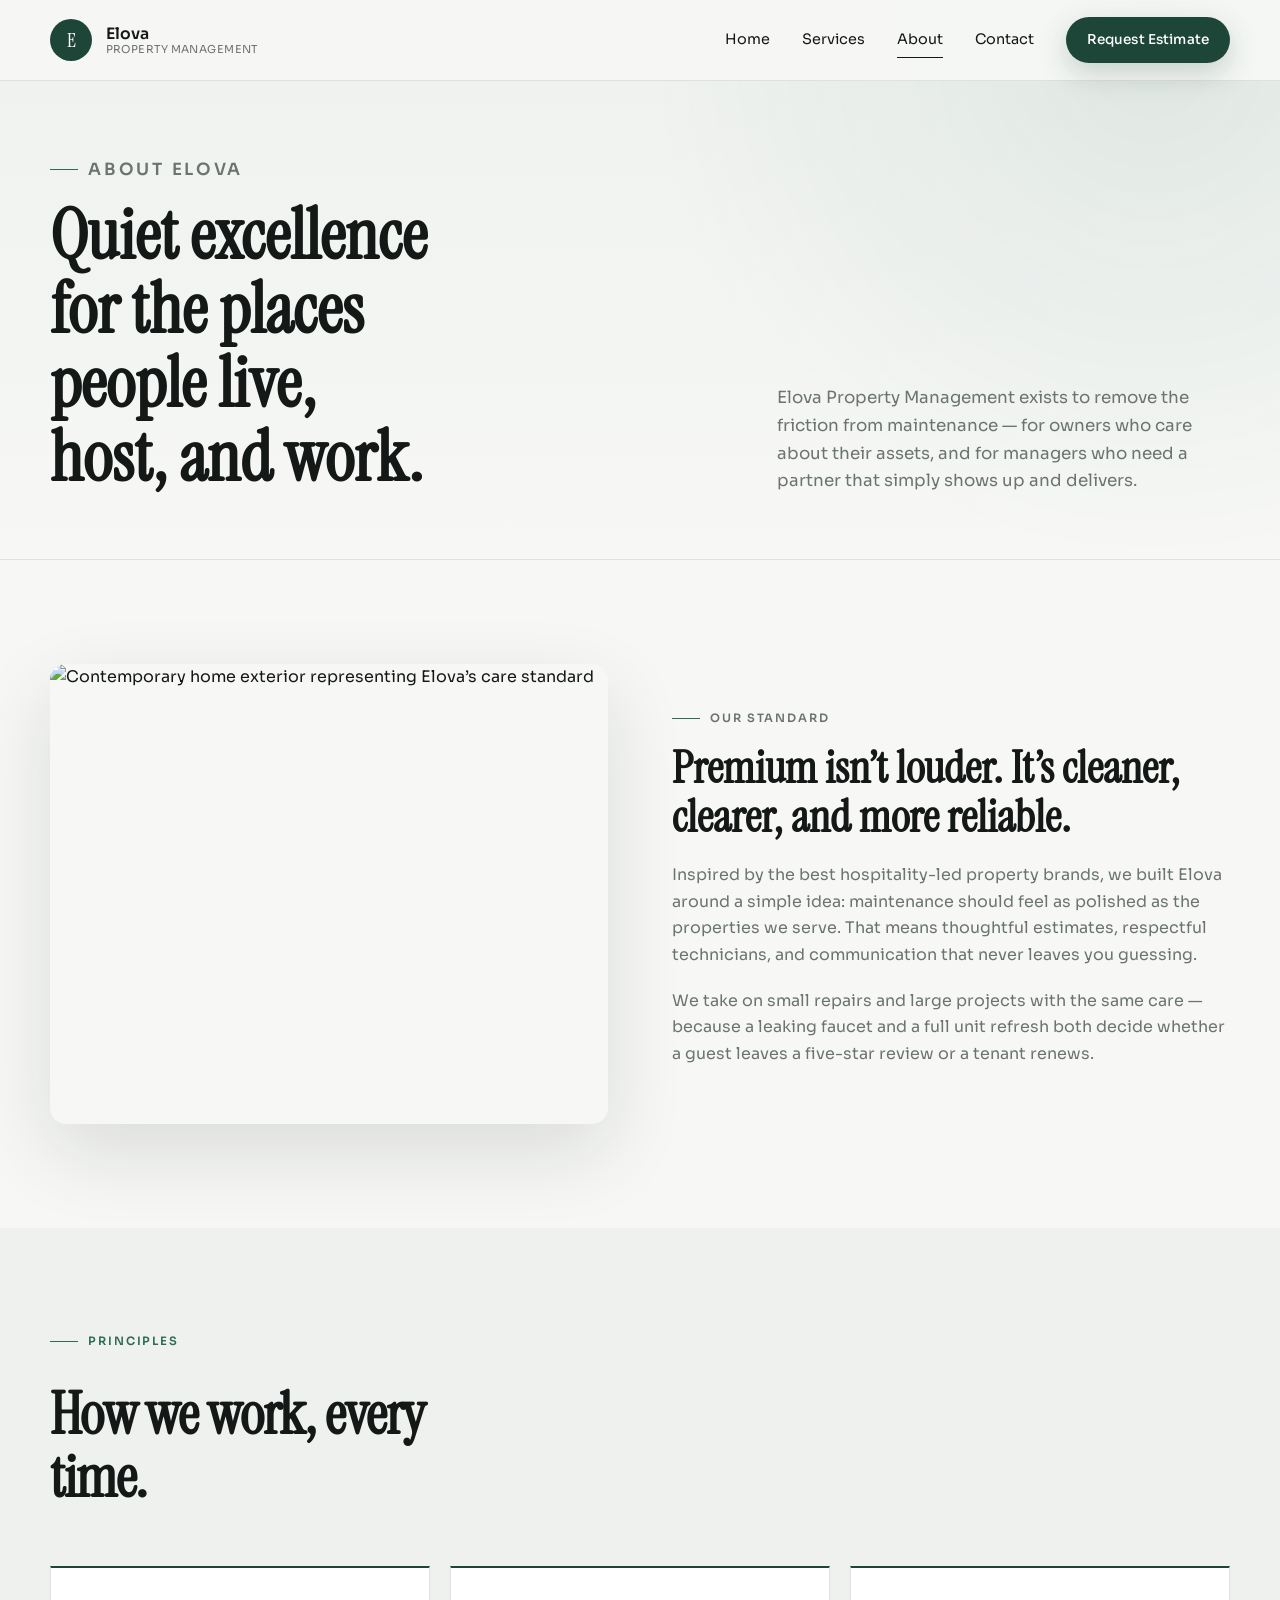
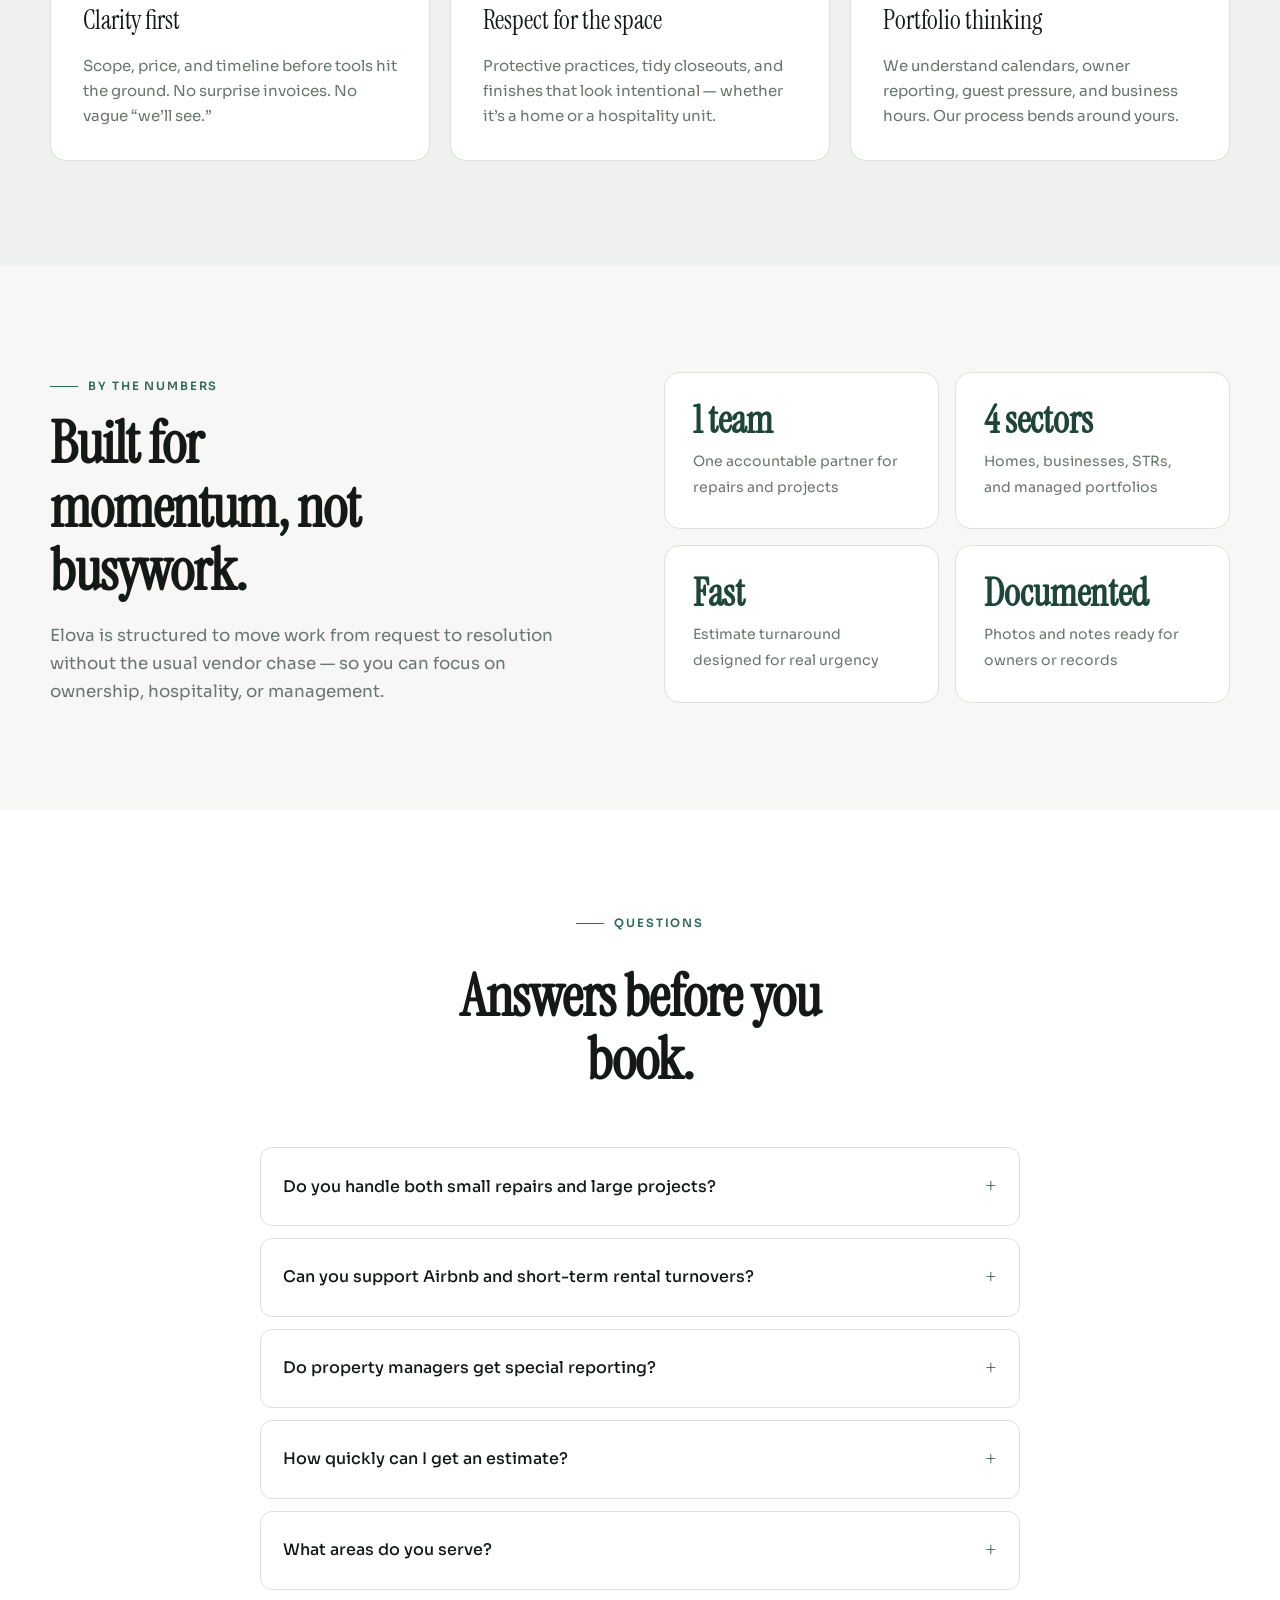
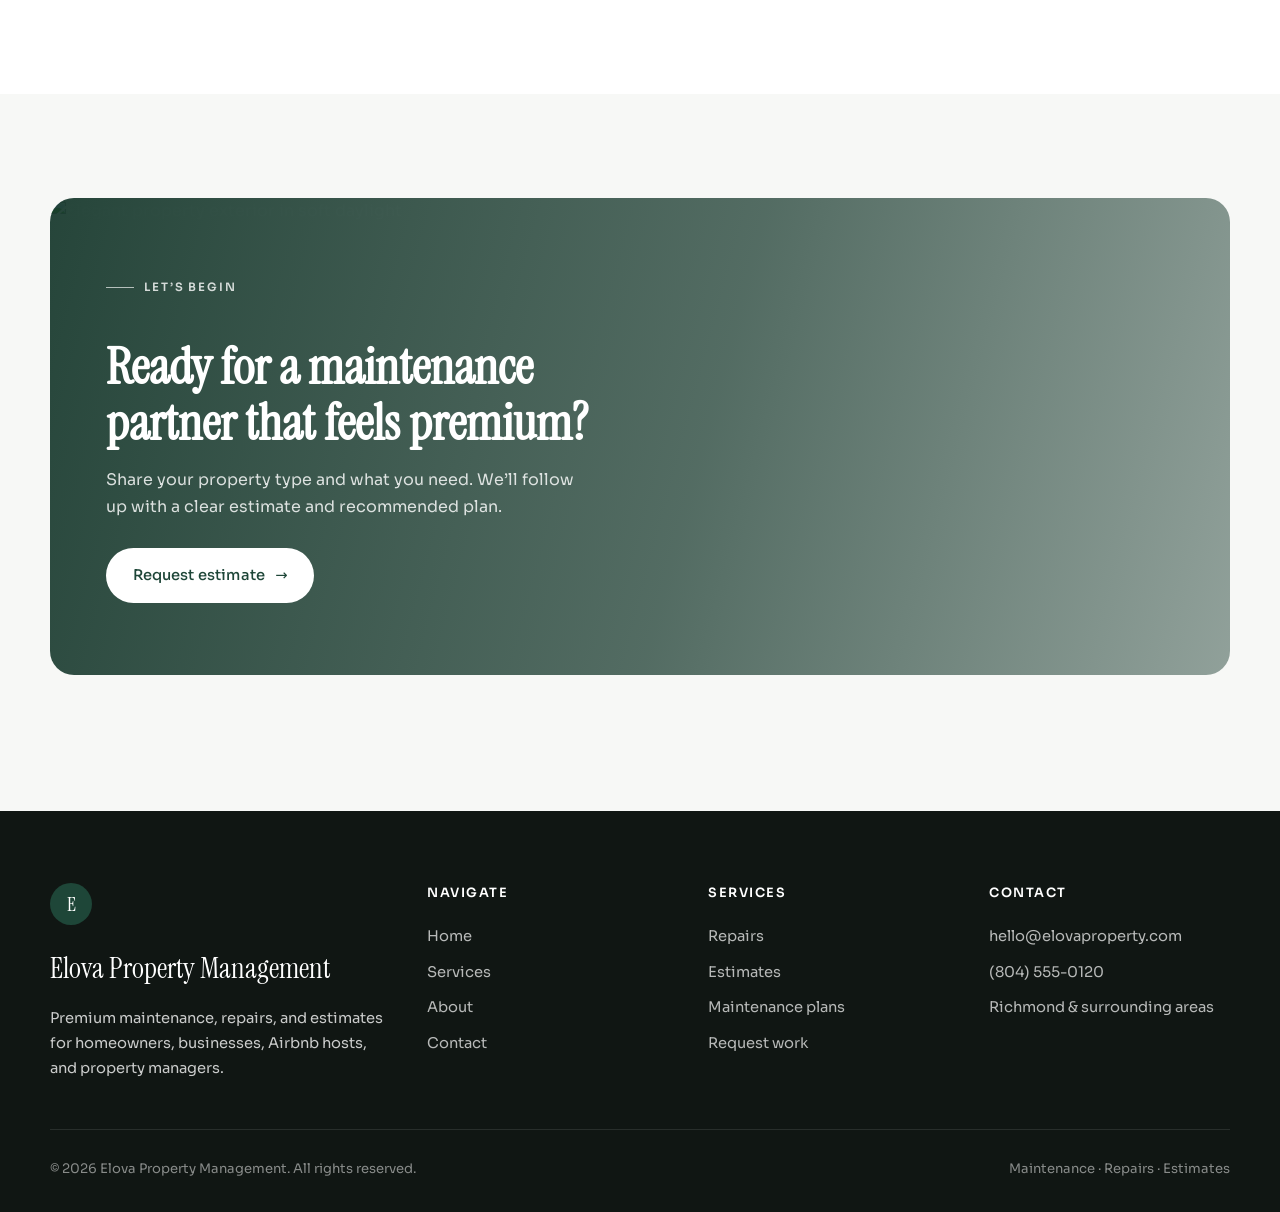
==== about.html @ 650f4456 "first commit Co-authored-by: Cursor <cursoragent@cursor.com>" ====
<!DOCTYPE html>
<html lang="en">
<head>
  <meta charset="UTF-8" />
  <meta name="viewport" content="width=device-width, initial-scale=1.0" />
  <title>About | Elova Property Management</title>
  <meta name="description" content="Learn about Elova Property Management — a premium maintenance partner for homes, businesses, Airbnb listings, and property portfolios." />
  <link rel="stylesheet" href="css/styles.css" />
  <link rel="icon" href="data:image/svg+xml,<svg xmlns='http://www.w3.org/2000/svg' viewBox='0 0 100 100'><circle cx='50' cy='50' r='50' fill='%231e4638'/><text x='50' y='64' text-anchor='middle' fill='white' font-size='48' font-family='Georgia'>E</text></svg>" />
</head>
<body>
  <header class="site-header header-light" id="siteHeader">
    <div class="container nav">
      <a href="index.html" class="brand" aria-label="Elova Property Management home">
        <span class="brand-mark">E</span>
        <span class="brand-text">
          <strong>Elova</strong>
          <span>Property Management</span>
        </span>
      </a>

      <button class="nav-toggle" id="navToggle" aria-label="Open menu" aria-expanded="false">
        <span></span><span></span><span></span>
      </button>

      <nav class="nav-links" id="navLinks">
        <a href="index.html" class="nav-link">Home</a>
        <a href="services.html" class="nav-link">Services</a>
        <a href="about.html" class="nav-link is-active">About</a>
        <a href="contact.html" class="nav-link">Contact</a>
        <a href="contact.html#estimate" class="btn btn-primary nav-cta">Request Estimate</a>
      </nav>
    </div>
  </header>

  <main>
    <section class="page-hero">
      <div class="container page-hero-grid">
        <div>
          <p class="eyebrow reveal">About Elova</p>
          <h1 class="reveal reveal-delay-1">Quiet excellence for the places people live, host, and work.</h1>
        </div>
        <p class="reveal reveal-delay-2">
          Elova Property Management exists to remove the friction from maintenance — for owners who care about their assets, and for managers who need a partner that simply shows up and delivers.
        </p>
      </div>
    </section>

    <section class="section">
      <div class="container">
        <div class="split">
          <div class="split-media reveal">
            <img
              src="https://images.unsplash.com/photo-1600573472592-401b489a3cdc?auto=format&fit=crop&w=1400&q=80"
              alt="Contemporary home exterior representing Elova’s care standard"
            />
          </div>
          <div class="split-content reveal reveal-delay-1">
            <p class="eyebrow">Our standard</p>
            <h2>Premium isn’t louder. It’s cleaner, clearer, and more reliable.</h2>
            <p>
              Inspired by the best hospitality-led property brands, we built Elova around a simple idea: maintenance should feel as polished as the properties we serve. That means thoughtful estimates, respectful technicians, and communication that never leaves you guessing.
            </p>
            <p>
              We take on small repairs and large projects with the same care — because a leaking faucet and a full unit refresh both decide whether a guest leaves a five-star review or a tenant renews.
            </p>
          </div>
        </div>
      </div>
    </section>

    <section class="section bg-alt">
      <div class="container">
        <div class="section-head stacked">
          <p class="eyebrow reveal">Principles</p>
          <h2 class="section-title reveal">How we work, every time.</h2>
        </div>

        <div class="values-grid">
          <article class="value-card reveal">
            <h3>Clarity first</h3>
            <p>Scope, price, and timeline before tools hit the ground. No surprise invoices. No vague “we’ll see.”</p>
          </article>
          <article class="value-card reveal reveal-delay-1">
            <h3>Respect for the space</h3>
            <p>Protective practices, tidy closeouts, and finishes that look intentional — whether it’s a home or a hospitality unit.</p>
          </article>
          <article class="value-card reveal reveal-delay-2">
            <h3>Portfolio thinking</h3>
            <p>We understand calendars, owner reporting, guest pressure, and business hours. Our process bends around yours.</p>
          </article>
        </div>
      </div>
    </section>

    <section class="section">
      <div class="container">
        <div class="team-note">
          <div class="reveal">
            <p class="eyebrow">By the numbers</p>
            <h2 class="section-title" style="max-width: 14ch; margin-top: 1rem;">Built for momentum, not busywork.</h2>
            <p class="section-lead">
              Elova is structured to move work from request to resolution without the usual vendor chase — so you can focus on ownership, hospitality, or management.
            </p>
          </div>
          <div class="stat-stack reveal reveal-delay-1">
            <div class="stat-box">
              <strong>1 team</strong>
              <span>One accountable partner for repairs and projects</span>
            </div>
            <div class="stat-box">
              <strong>4 sectors</strong>
              <span>Homes, businesses, STRs, and managed portfolios</span>
            </div>
            <div class="stat-box">
              <strong>Fast</strong>
              <span>Estimate turnaround designed for real urgency</span>
            </div>
            <div class="stat-box">
              <strong>Documented</strong>
              <span>Photos and notes ready for owners or records</span>
            </div>
          </div>
        </div>
      </div>
    </section>

    <section class="section bg-surface">
      <div class="container">
        <div class="section-head stacked" style="text-align: center; align-items: center;">
          <p class="eyebrow reveal">Questions</p>
          <h2 class="section-title reveal" style="max-width: 16ch;">Answers before you book.</h2>
        </div>

        <div class="faq-list">
          <details class="faq-item reveal">
            <summary>Do you handle both small repairs and large projects?</summary>
            <p>Yes. Elova is built for the full spectrum — from a single fixture replacement to multi-room renovations and coordinated multi-trade work. Every job starts with a clear estimate.</p>
          </details>
          <details class="faq-item reveal">
            <summary>Can you support Airbnb and short-term rental turnovers?</summary>
            <p>Absolutely. We prioritize guest-impacting issues and can run punch lists between stays so your listing stays bookable and review-ready.</p>
          </details>
          <details class="faq-item reveal">
            <summary>Do property managers get special reporting?</summary>
            <p>Yes. We provide owner-friendly notes, photo documentation, and clear invoicing so you can keep stakeholders informed without extra admin.</p>
          </details>
          <details class="faq-item reveal">
            <summary>How quickly can I get an estimate?</summary>
            <p>Most requests receive a response within 24–48 hours. Urgent guest or business issues are flagged for priority triage whenever capacity allows.</p>
          </details>
          <details class="faq-item reveal">
            <summary>What areas do you serve?</summary>
            <p>We proudly serve Richmond and surrounding communities. Multi-property portfolios in the region are welcome — tell us your locations when you request an estimate.</p>
          </details>
        </div>
      </div>
    </section>

    <section class="section">
      <div class="container">
        <div class="cta-band reveal">
          <img src="https://images.unsplash.com/photo-1600047509358-9dc75507daeb?auto=format&fit=crop&w=1800&q=80" alt="Elegant property exterior in soft daylight" />
          <div class="cta-band-content">
            <p class="eyebrow">Let’s begin</p>
            <h2>Ready for a maintenance partner that feels premium?</h2>
            <p>Share your property type and what you need. We’ll follow up with a clear estimate and recommended plan.</p>
            <a href="contact.html#estimate" class="btn btn-light btn-arrow">Request estimate</a>
          </div>
        </div>
      </div>
    </section>
  </main>

  <footer class="site-footer">
    <div class="container">
      <div class="footer-grid">
        <div class="footer-brand">
          <span class="brand-mark">E</span>
          <h3>Elova Property Management</h3>
          <p>Premium maintenance, repairs, and estimates for homeowners, businesses, Airbnb hosts, and property managers.</p>
        </div>
        <div class="footer-col">
          <h4>Navigate</h4>
          <a href="index.html">Home</a>
          <a href="services.html">Services</a>
          <a href="about.html">About</a>
          <a href="contact.html">Contact</a>
        </div>
        <div class="footer-col">
          <h4>Services</h4>
          <a href="services.html#repairs">Repairs</a>
          <a href="services.html#estimates">Estimates</a>
          <a href="services.html#maintenance">Maintenance plans</a>
          <a href="contact.html#estimate">Request work</a>
        </div>
        <div class="footer-col">
          <h4>Contact</h4>
          <a href="mailto:hello@elovaproperty.com">hello@elovaproperty.com</a>
          <a href="tel:+18045550120">(804) 555-0120</a>
          <a href="contact.html">Richmond & surrounding areas</a>
        </div>
      </div>
      <div class="footer-bottom">
        <span>© <span id="year"></span> Elova Property Management. All rights reserved.</span>
        <span>Maintenance · Repairs · Estimates</span>
      </div>
    </div>
  </footer>

  <script src="js/main.js"></script>
</body>
</html>
---- css/styles.css ----
/* ==========================================================================
   Elova Property Management — Premium Design System
   Inspired by refined estate & hospitality management sites
   ========================================================================== */

@import url('https://fonts.googleapis.com/css2?family=Instrument+Serif:ital@0;1&family=Sora:wght@300;400;500;600;700&display=swap');

:root {
  --bg: #f7f8f6;
  --bg-alt: #eef1ee;
  --surface: #ffffff;
  --ink: #141816;
  --ink-soft: #3a423c;
  --muted: #6b746e;
  --line: #dce2dc;
  --accent: #1e4638;
  --accent-hover: #16352a;
  --accent-soft: #e4efe9;
  --accent-mid: #2f6b54;
  --gold: #9a7b4f;
  --gold-soft: #f3ede3;
  --shadow-sm: 0 1px 2px rgba(20, 24, 22, 0.04);
  --shadow-md: 0 12px 40px rgba(20, 24, 22, 0.08);
  --shadow-lg: 0 28px 80px rgba(20, 24, 22, 0.12);
  --radius: 4px;
  --radius-lg: 16px;
  --font-display: 'Instrument Serif', Georgia, serif;
  --font-body: 'Sora', system-ui, sans-serif;
  --container: 1180px;
  --nav-h: 80px;
  --ease: cubic-bezier(0.22, 1, 0.36, 1);
}

*,
*::before,
*::after {
  box-sizing: border-box;
  margin: 0;
  padding: 0;
}

html {
  scroll-behavior: smooth;
  font-size: 16px;
}

body {
  font-family: var(--font-body);
  color: var(--ink);
  background: var(--bg);
  line-height: 1.65;
  font-weight: 400;
  -webkit-font-smoothing: antialiased;
  overflow-x: hidden;
}

img {
  max-width: 100%;
  display: block;
  height: auto;
}

a {
  color: inherit;
  text-decoration: none;
}

ul,
ol {
  list-style: none;
}

button,
input,
select,
textarea {
  font: inherit;
  color: inherit;
}

.container {
  width: min(100% - 2.5rem, var(--container));
  margin-inline: auto;
}

.container-wide {
  width: min(100% - 2.5rem, 1320px);
  margin-inline: auto;
}

/* --------------------------------------------------------------------------
   Typography
   -------------------------------------------------------------------------- */

.display {
  font-family: var(--font-display);
  font-weight: 400;
  line-height: 1.08;
  letter-spacing: -0.02em;
}

.eyebrow {
  display: inline-flex;
  align-items: center;
  gap: 0.65rem;
  font-size: 0.72rem;
  font-weight: 600;
  letter-spacing: 0.16em;
  text-transform: uppercase;
  color: var(--accent-mid);
}

.eyebrow::before {
  content: '';
  width: 28px;
  height: 1px;
  background: var(--accent-mid);
}

h1,
h2,
h3,
h4 {
  color: var(--ink);
}

.section-title {
  font-family: var(--font-display);
  font-size: clamp(2.4rem, 4.5vw, 3.75rem);
  line-height: 1.1;
  letter-spacing: -0.02em;
  max-width: 14ch;
}

.section-lead {
  color: var(--muted);
  font-size: 1.05rem;
  max-width: 42ch;
  margin-top: 1.25rem;
}

/* --------------------------------------------------------------------------
   Buttons
   -------------------------------------------------------------------------- */

.btn {
  display: inline-flex;
  align-items: center;
  justify-content: center;
  gap: 0.65rem;
  min-height: 52px;
  padding: 0.9rem 1.6rem;
  border-radius: 999px;
  border: 1px solid transparent;
  font-size: 0.92rem;
  font-weight: 500;
  letter-spacing: 0.01em;
  cursor: pointer;
  transition: transform 0.35s var(--ease), background 0.35s var(--ease), color 0.35s var(--ease), border-color 0.35s var(--ease), box-shadow 0.35s var(--ease);
}

.btn:hover {
  transform: translateY(-2px);
}

.btn-primary {
  background: var(--accent);
  color: #fff;
  box-shadow: 0 10px 30px rgba(30, 70, 56, 0.22);
}

.btn-primary:hover {
  background: var(--accent-hover);
}

.btn-secondary {
  background: transparent;
  border-color: rgba(20, 24, 22, 0.18);
  color: var(--ink);
}

.btn-secondary:hover {
  border-color: var(--ink);
  background: rgba(20, 24, 22, 0.03);
}

.btn-light {
  background: #fff;
  color: var(--accent);
}

.btn-light:hover {
  background: var(--accent-soft);
}

.btn-ghost-light {
  background: transparent;
  border-color: rgba(255, 255, 255, 0.45);
  color: #fff;
}

.btn-ghost-light:hover {
  background: rgba(255, 255, 255, 0.1);
  border-color: #fff;
}

.btn-arrow::after {
  content: '→';
  transition: transform 0.3s var(--ease);
}

.btn-arrow:hover::after {
  transform: translateX(4px);
}

/* --------------------------------------------------------------------------
   Navigation
   -------------------------------------------------------------------------- */

.site-header {
  position: fixed;
  inset: 0 0 auto 0;
  z-index: 1000;
  height: var(--nav-h);
  transition: background 0.35s var(--ease), box-shadow 0.35s var(--ease), backdrop-filter 0.35s var(--ease);
}

.site-header.is-scrolled {
  background: rgba(247, 248, 246, 0.88);
  backdrop-filter: blur(16px);
  box-shadow: 0 1px 0 var(--line);
}

.site-header.is-scrolled .nav-link,
.site-header.is-scrolled .brand-text,
.site-header.is-scrolled .nav-toggle span {
  color: var(--ink);
}

.site-header.is-scrolled .nav-toggle span {
  background: var(--ink);
}

.nav {
  height: 100%;
  display: flex;
  align-items: center;
  justify-content: space-between;
  gap: 2rem;
}

.brand {
  display: flex;
  align-items: center;
  gap: 0.85rem;
  z-index: 1002;
}

.brand-mark {
  width: 42px;
  height: 42px;
  border-radius: 50%;
  background: var(--accent);
  color: #fff;
  display: grid;
  place-items: center;
  font-family: var(--font-display);
  font-size: 1.25rem;
  flex-shrink: 0;
}

.brand-text {
  display: flex;
  flex-direction: column;
  line-height: 1.15;
  color: #fff;
  transition: color 0.3s var(--ease);
}

.brand-text strong {
  font-size: 0.98rem;
  font-weight: 600;
  letter-spacing: 0.01em;
}

.brand-text span {
  font-size: 0.68rem;
  font-weight: 400;
  opacity: 0.75;
  letter-spacing: 0.04em;
  text-transform: uppercase;
}

.nav-links {
  display: flex;
  align-items: center;
  gap: 2rem;
}

.nav-link {
  font-size: 0.9rem;
  font-weight: 400;
  color: rgba(255, 255, 255, 0.88);
  position: relative;
  transition: color 0.3s var(--ease);
}

.nav-link::after {
  content: '';
  position: absolute;
  left: 0;
  bottom: -6px;
  width: 100%;
  height: 1px;
  background: currentColor;
  transform: scaleX(0);
  transform-origin: left;
  transition: transform 0.35s var(--ease);
}

.nav-link:hover::after,
.nav-link.is-active::after {
  transform: scaleX(1);
}

.nav-cta {
  min-height: 44px;
  padding: 0.7rem 1.25rem;
  font-size: 0.85rem;
}

.nav-toggle {
  display: none;
  width: 44px;
  height: 44px;
  border: 0;
  background: transparent;
  cursor: pointer;
  z-index: 1002;
  flex-direction: column;
  justify-content: center;
  gap: 6px;
}

.nav-toggle span {
  display: block;
  width: 22px;
  height: 1.5px;
  background: #fff;
  margin-left: auto;
  transition: transform 0.3s var(--ease), opacity 0.3s var(--ease), background 0.3s var(--ease);
}

.nav-toggle.is-open span:nth-child(1) {
  transform: translateY(7.5px) rotate(45deg);
}

.nav-toggle.is-open span:nth-child(2) {
  opacity: 0;
}

.nav-toggle.is-open span:nth-child(3) {
  transform: translateY(-7.5px) rotate(-45deg);
}

/* Light header variant for inner pages */
.site-header.header-light .nav-link,
.site-header.header-light .brand-text {
  color: var(--ink);
}

.site-header.header-light .brand-text span {
  opacity: 0.6;
}

.site-header.header-light .nav-toggle span {
  background: var(--ink);
}

.site-header.header-light {
  background: rgba(247, 248, 246, 0.92);
  backdrop-filter: blur(16px);
  box-shadow: 0 1px 0 var(--line);
}

/* --------------------------------------------------------------------------
   Hero
   -------------------------------------------------------------------------- */

.hero {
  position: relative;
  min-height: 100vh;
  min-height: 100svh;
  display: flex;
  align-items: flex-end;
  padding: calc(var(--nav-h) + 2rem) 0 4.5rem;
  color: #fff;
  overflow: hidden;
}

.hero-media {
  position: absolute;
  inset: 0;
  z-index: 0;
}

.hero-media img {
  width: 100%;
  height: 100%;
  object-fit: cover;
  transform: scale(1.04);
  animation: heroZoom 18s var(--ease) forwards;
}

@keyframes heroZoom {
  to {
    transform: scale(1);
  }
}

.hero-overlay {
  position: absolute;
  inset: 0;
  background:
    linear-gradient(180deg, rgba(12, 18, 15, 0.42) 0%, rgba(12, 18, 15, 0.22) 32%, rgba(12, 18, 15, 0.78) 100%),
    linear-gradient(105deg, rgba(12, 18, 15, 0.62) 0%, rgba(12, 18, 15, 0.28) 48%, transparent 72%);
  z-index: 1;
}

.hero-content {
  position: relative;
  z-index: 2;
  max-width: 720px;
  animation: heroContentIn 1s var(--ease) both;
}

@keyframes heroContentIn {
  from {
    opacity: 0;
    transform: translateY(24px);
  }
  to {
    opacity: 1;
    transform: translateY(0);
  }
}

.hero .eyebrow {
  color: rgba(255, 255, 255, 0.85);
}

.hero .eyebrow::before {
  background: rgba(255, 255, 255, 0.7);
}

.hero h1,
.hero h2,
.hero h3,
.cta-band h2 {
  color: #fff;
}

.hero-brand {
  font-family: var(--font-display);
  font-size: clamp(3.4rem, 8vw, 6.5rem);
  line-height: 0.95;
  margin: 1.1rem 0 1.25rem;
  letter-spacing: -0.03em;
  color: #fff;
}

.hero-title {
  font-family: var(--font-body);
  font-size: clamp(1.15rem, 2vw, 1.45rem);
  font-weight: 400;
  line-height: 1.45;
  max-width: 32ch;
  color: rgba(255, 255, 255, 0.92);
  margin-bottom: 0.85rem;
}

.hero-copy {
  font-size: 1rem;
  color: rgba(255, 255, 255, 0.78);
  max-width: 46ch;
  margin-bottom: 2rem;
}

.hero-actions {
  display: flex;
  flex-wrap: wrap;
  gap: 0.85rem;
}

.hero-scroll {
  position: absolute;
  right: max(1.25rem, calc((100% - var(--container)) / 2));
  bottom: 2.5rem;
  z-index: 2;
  display: flex;
  align-items: center;
  gap: 0.75rem;
  font-size: 0.72rem;
  letter-spacing: 0.14em;
  text-transform: uppercase;
  color: rgba(255, 255, 255, 0.7);
  writing-mode: vertical-rl;
}

.hero-scroll i {
  width: 1px;
  height: 48px;
  background: linear-gradient(to bottom, rgba(255, 255, 255, 0.8), transparent);
  animation: scrollPulse 2s ease-in-out infinite;
}

@keyframes scrollPulse {
  0%,
  100% {
    opacity: 0.35;
    transform: scaleY(0.7);
  }
  50% {
    opacity: 1;
    transform: scaleY(1);
  }
}

/* Page hero (inner) */
.page-hero {
  padding: calc(var(--nav-h) + 4.5rem) 0 4rem;
  background:
    radial-gradient(circle at 90% 10%, rgba(47, 107, 84, 0.08), transparent 40%),
    linear-gradient(180deg, #eef1ee 0%, var(--bg) 100%);
  border-bottom: 1px solid var(--line);
}

.page-hero-grid {
  display: grid;
  grid-template-columns: 1.2fr 0.8fr;
  gap: 3rem;
  align-items: end;
}

.page-hero h1 {
  font-family: var(--font-display);
  font-size: clamp(2.8rem, 5.5vw, 4.6rem);
  line-height: 1.05;
  margin-top: 1rem;
  max-width: 12ch;
}

.page-hero p {
  color: var(--muted);
  font-size: 1.05rem;
  max-width: 36ch;
}

/* --------------------------------------------------------------------------
   Sections
   -------------------------------------------------------------------------- */

.section {
  padding: 6.5rem 0;
}

.section-sm {
  padding: 4.5rem 0;
}

.section-head {
  display: flex;
  justify-content: space-between;
  align-items: end;
  gap: 2rem;
  margin-bottom: 3.5rem;
}

.section-head.stacked {
  flex-direction: column;
  align-items: flex-start;
}

.bg-alt {
  background: var(--bg-alt);
}

.bg-surface {
  background: var(--surface);
}

/* --------------------------------------------------------------------------
   Intro / Trust strip
   -------------------------------------------------------------------------- */

.trust-strip {
  display: grid;
  grid-template-columns: repeat(4, 1fr);
  gap: 1px;
  background: var(--line);
  border: 1px solid var(--line);
  border-radius: var(--radius-lg);
  overflow: hidden;
  margin-top: -3.5rem;
  position: relative;
  z-index: 5;
  box-shadow: var(--shadow-md);
}

.trust-item {
  background: var(--surface);
  padding: 1.75rem 1.5rem;
  text-align: center;
}

.trust-item strong {
  display: block;
  font-family: var(--font-display);
  font-size: 2rem;
  color: var(--accent);
  margin-bottom: 0.35rem;
}

.trust-item span {
  font-size: 0.85rem;
  color: var(--muted);
}

/* --------------------------------------------------------------------------
   Services
   -------------------------------------------------------------------------- */

.services-grid {
  display: grid;
  grid-template-columns: repeat(3, 1fr);
  gap: 1.25rem;
}

.service-card {
  background: var(--surface);
  border: 1px solid var(--line);
  border-radius: var(--radius-lg);
  padding: 2rem 1.75rem;
  transition: transform 0.4s var(--ease), box-shadow 0.4s var(--ease), border-color 0.4s var(--ease);
  height: 100%;
}

.service-card:hover {
  transform: translateY(-6px);
  box-shadow: var(--shadow-md);
  border-color: transparent;
}

.service-icon {
  width: 48px;
  height: 48px;
  border-radius: 12px;
  background: var(--accent-soft);
  color: var(--accent);
  display: grid;
  place-items: center;
  margin-bottom: 1.4rem;
}

.service-icon svg {
  width: 22px;
  height: 22px;
  stroke: currentColor;
  fill: none;
  stroke-width: 1.6;
  stroke-linecap: round;
  stroke-linejoin: round;
}

.service-card h3 {
  font-family: var(--font-display);
  font-size: 1.65rem;
  margin-bottom: 0.75rem;
  font-weight: 400;
}

.service-card p {
  color: var(--muted);
  font-size: 0.95rem;
  margin-bottom: 1.5rem;
}

.text-link {
  display: inline-flex;
  align-items: center;
  gap: 0.4rem;
  font-size: 0.88rem;
  font-weight: 500;
  color: var(--accent);
}

.text-link:hover {
  gap: 0.65rem;
}

/* Featured service split */
.split {
  display: grid;
  grid-template-columns: 1fr 1fr;
  gap: 4rem;
  align-items: center;
}

.split.reverse .split-media {
  order: 2;
}

.split-media {
  position: relative;
  border-radius: var(--radius-lg);
  overflow: hidden;
  min-height: 460px;
  box-shadow: var(--shadow-lg);
}

.split-media img {
  width: 100%;
  height: 100%;
  object-fit: cover;
  position: absolute;
  inset: 0;
}

.split-content .eyebrow {
  margin-bottom: 1rem;
}

.split-content h2 {
  font-family: var(--font-display);
  font-size: clamp(2.2rem, 3.5vw, 3.2rem);
  line-height: 1.1;
  margin-bottom: 1.25rem;
}

.split-content p {
  color: var(--muted);
  margin-bottom: 1.25rem;
}

.check-list {
  display: grid;
  gap: 0.75rem;
  margin: 1.75rem 0 2rem;
}

.check-list li {
  display: flex;
  align-items: flex-start;
  gap: 0.75rem;
  color: var(--ink-soft);
  font-size: 0.95rem;
}

.check-list li::before {
  content: '';
  width: 18px;
  height: 18px;
  margin-top: 2px;
  flex-shrink: 0;
  border-radius: 50%;
  background: var(--accent-soft) url("data:image/svg+xml,%3Csvg xmlns='http://www.w3.org/2000/svg' viewBox='0 0 24 24' fill='none' stroke='%231e4638' stroke-width='2.5'%3E%3Cpath d='M5 13l4 4L19 7'/%3E%3C/svg%3E") center/12px no-repeat;
}

/* --------------------------------------------------------------------------
   Audiences
   -------------------------------------------------------------------------- */

.audience-grid {
  display: grid;
  grid-template-columns: repeat(4, 1fr);
  gap: 1.15rem;
}

.audience-card {
  position: relative;
  border-radius: var(--radius-lg);
  overflow: hidden;
  min-height: 380px;
  color: #fff;
  isolation: isolate;
}

.audience-card img {
  position: absolute;
  inset: 0;
  width: 100%;
  height: 100%;
  object-fit: cover;
  transition: transform 0.8s var(--ease);
  z-index: -2;
}

.audience-card:hover img {
  transform: scale(1.06);
}

.audience-card::after {
  content: '';
  position: absolute;
  inset: 0;
  background: linear-gradient(180deg, rgba(12, 18, 15, 0.1) 20%, rgba(12, 18, 15, 0.82) 100%);
  z-index: -1;
}

.audience-body {
  position: absolute;
  inset: auto 0 0 0;
  padding: 1.75rem 1.5rem;
}

.audience-body h3 {
  font-family: var(--font-display);
  font-size: 1.7rem;
  font-weight: 400;
  color: #fff;
  margin-bottom: 0.45rem;
}

.audience-body p {
  font-size: 0.9rem;
  color: rgba(255, 255, 255, 0.78);
  margin-bottom: 1rem;
}

/* --------------------------------------------------------------------------
   Process
   -------------------------------------------------------------------------- */

.process-track {
  display: grid;
  grid-template-columns: repeat(4, 1fr);
  gap: 1.5rem;
  counter-reset: step;
}

.process-step {
  position: relative;
  padding-top: 1rem;
}

.process-step::before {
  counter-increment: step;
  content: '0' counter(step);
  font-family: var(--font-display);
  font-size: 3rem;
  color: var(--accent-soft);
  display: block;
  line-height: 1;
  margin-bottom: 1.25rem;
}

.process-step h3 {
  font-size: 1.15rem;
  font-weight: 600;
  margin-bottom: 0.65rem;
}

.process-step p {
  color: var(--muted);
  font-size: 0.92rem;
}

/* --------------------------------------------------------------------------
   Projects / Work
   -------------------------------------------------------------------------- */

.project-grid {
  display: grid;
  grid-template-columns: 1.4fr 1fr;
  gap: 1.15rem;
}

.project-card {
  position: relative;
  border-radius: var(--radius-lg);
  overflow: hidden;
  min-height: 320px;
  color: #fff;
}

.project-card.tall {
  min-height: 660px;
  grid-row: span 2;
}

.project-card img {
  position: absolute;
  inset: 0;
  width: 100%;
  height: 100%;
  object-fit: cover;
  transition: transform 0.8s var(--ease);
}

.project-card:hover img {
  transform: scale(1.05);
}

.project-card::after {
  content: '';
  position: absolute;
  inset: 0;
  background: linear-gradient(180deg, transparent 40%, rgba(12, 18, 15, 0.78) 100%);
}

.project-meta {
  position: absolute;
  inset: auto 0 0 0;
  z-index: 2;
  padding: 1.75rem;
}

.project-meta span {
  font-size: 0.75rem;
  letter-spacing: 0.12em;
  text-transform: uppercase;
  color: rgba(255, 255, 255, 0.7);
}

.project-meta h3 {
  font-family: var(--font-display);
  font-size: 1.8rem;
  font-weight: 400;
  color: #fff;
  margin-top: 0.35rem;
}

.project-side {
  display: grid;
  gap: 1.15rem;
}

/* --------------------------------------------------------------------------
   Testimonials
   -------------------------------------------------------------------------- */

.testimonial-panel {
  display: grid;
  grid-template-columns: 0.9fr 1.1fr;
  gap: 3rem;
  align-items: center;
  background: var(--surface);
  border: 1px solid var(--line);
  border-radius: calc(var(--radius-lg) + 4px);
  padding: 3rem;
  box-shadow: var(--shadow-sm);
}

.testimonial-panel img {
  width: 100%;
  height: 420px;
  object-fit: cover;
  border-radius: var(--radius-lg);
}

.quote {
  font-family: var(--font-display);
  font-size: clamp(1.5rem, 2.5vw, 2.1rem);
  line-height: 1.35;
  color: var(--ink);
  margin: 1.25rem 0 2rem;
}

.quote-author strong {
  display: block;
  font-size: 0.95rem;
  font-weight: 600;
}

.quote-author span {
  font-size: 0.85rem;
  color: var(--muted);
}

/* --------------------------------------------------------------------------
   CTA Band
   -------------------------------------------------------------------------- */

.cta-band {
  position: relative;
  border-radius: calc(var(--radius-lg) + 8px);
  overflow: hidden;
  padding: 4.5rem 3.5rem;
  color: #fff;
  min-height: 340px;
  display: flex;
  align-items: center;
}

.cta-band img {
  position: absolute;
  inset: 0;
  width: 100%;
  height: 100%;
  object-fit: cover;
  z-index: 0;
}

.cta-band::after {
  content: '';
  position: absolute;
  inset: 0;
  background: linear-gradient(105deg, rgba(20, 54, 42, 0.92) 0%, rgba(20, 54, 42, 0.72) 55%, rgba(20, 54, 42, 0.45) 100%);
  z-index: 1;
}

.cta-band-content {
  position: relative;
  z-index: 2;
  max-width: 560px;
}

.cta-band h2 {
  font-family: var(--font-display);
  font-size: clamp(2.3rem, 4vw, 3.4rem);
  color: #fff;
  line-height: 1.1;
  margin: 0.85rem 0 1rem;
}

.cta-band p {
  color: rgba(255, 255, 255, 0.82);
  margin-bottom: 1.75rem;
  max-width: 40ch;
}

.cta-band .eyebrow {
  color: rgba(255, 255, 255, 0.8);
}

.cta-band .eyebrow::before {
  background: rgba(255, 255, 255, 0.65);
}

/* --------------------------------------------------------------------------
   Forms
   -------------------------------------------------------------------------- */

.form-layout {
  display: grid;
  grid-template-columns: 0.9fr 1.1fr;
  gap: 3rem;
  align-items: start;
}

.contact-aside h2 {
  font-family: var(--font-display);
  font-size: clamp(2.2rem, 3.5vw, 3.2rem);
  line-height: 1.1;
  margin: 1rem 0 1.25rem;
}

.contact-aside p {
  color: var(--muted);
  margin-bottom: 2rem;
}

.contact-details {
  display: grid;
  gap: 1.25rem;
}

.contact-details div {
  padding-top: 1.25rem;
  border-top: 1px solid var(--line);
}

.contact-details span {
  display: block;
  font-size: 0.75rem;
  letter-spacing: 0.12em;
  text-transform: uppercase;
  color: var(--muted);
  margin-bottom: 0.35rem;
}

.contact-details a,
.contact-details strong {
  font-weight: 500;
}

.form-card {
  background: var(--surface);
  border: 1px solid var(--line);
  border-radius: calc(var(--radius-lg) + 4px);
  padding: 2.25rem;
  box-shadow: var(--shadow-md);
}

.form-card h3 {
  font-family: var(--font-display);
  font-size: 1.8rem;
  font-weight: 400;
  margin-bottom: 0.35rem;
}

.form-card > p {
  color: var(--muted);
  font-size: 0.92rem;
  margin-bottom: 1.75rem;
}

.form-grid {
  display: grid;
  grid-template-columns: 1fr 1fr;
  gap: 1rem;
}

.field {
  display: flex;
  flex-direction: column;
  gap: 0.45rem;
}

.field.full {
  grid-column: 1 / -1;
}

.field label {
  font-size: 0.82rem;
  font-weight: 500;
  color: var(--ink-soft);
}

.field input,
.field select,
.field textarea {
  width: 100%;
  border: 1px solid var(--line);
  background: var(--bg);
  border-radius: 10px;
  padding: 0.9rem 1rem;
  transition: border-color 0.25s var(--ease), box-shadow 0.25s var(--ease), background 0.25s var(--ease);
}

.field input:focus,
.field select:focus,
.field textarea:focus {
  outline: none;
  border-color: var(--accent-mid);
  background: #fff;
  box-shadow: 0 0 0 3px rgba(47, 107, 84, 0.12);
}

.field textarea {
  min-height: 130px;
  resize: vertical;
}

.form-note {
  font-size: 0.8rem;
  color: var(--muted);
  margin-top: 1rem;
}

.form-success {
  display: none;
  padding: 1rem 1.15rem;
  border-radius: 10px;
  background: var(--accent-soft);
  color: var(--accent);
  font-size: 0.92rem;
  margin-bottom: 1.25rem;
}

.form-success.is-visible {
  display: block;
  animation: fadeUp 0.5s var(--ease);
}

/* --------------------------------------------------------------------------
   Service detail page
   -------------------------------------------------------------------------- */

.service-detail-grid {
  display: grid;
  grid-template-columns: repeat(2, 1fr);
  gap: 1.25rem;
}

.service-detail {
  display: grid;
  grid-template-columns: 1fr 1.1fr;
  gap: 0;
  background: var(--surface);
  border: 1px solid var(--line);
  border-radius: var(--radius-lg);
  overflow: hidden;
  min-height: 280px;
}

.service-detail-media {
  min-height: 240px;
  position: relative;
}

.service-detail-media img {
  position: absolute;
  inset: 0;
  width: 100%;
  height: 100%;
  object-fit: cover;
}

.service-detail-body {
  padding: 2rem 1.75rem;
  display: flex;
  flex-direction: column;
  justify-content: center;
}

.service-detail-body h3 {
  font-family: var(--font-display);
  font-size: 1.7rem;
  font-weight: 400;
  margin-bottom: 0.75rem;
}

.service-detail-body p {
  color: var(--muted);
  font-size: 0.94rem;
  margin-bottom: 1rem;
}

.pill-row {
  display: flex;
  flex-wrap: wrap;
  gap: 0.5rem;
}

.pill {
  font-size: 0.72rem;
  font-weight: 500;
  letter-spacing: 0.04em;
  text-transform: uppercase;
  padding: 0.4rem 0.7rem;
  border-radius: 999px;
  background: var(--bg-alt);
  color: var(--ink-soft);
  border: 1px solid var(--line);
}

/* Pricing / estimate tiers */
.tier-grid {
  display: grid;
  grid-template-columns: repeat(3, 1fr);
  gap: 1.25rem;
}

.tier-card {
  background: var(--surface);
  border: 1px solid var(--line);
  border-radius: var(--radius-lg);
  padding: 2rem 1.75rem;
  display: flex;
  flex-direction: column;
  transition: transform 0.35s var(--ease), box-shadow 0.35s var(--ease);
}

.tier-card:hover {
  transform: translateY(-4px);
  box-shadow: var(--shadow-md);
}

.tier-card.featured {
  border-color: var(--accent);
  background: linear-gradient(180deg, #fff 0%, var(--accent-soft) 100%);
}

.tier-card .tier-label {
  font-size: 0.75rem;
  letter-spacing: 0.12em;
  text-transform: uppercase;
  color: var(--accent-mid);
  font-weight: 600;
  margin-bottom: 0.75rem;
}

.tier-card h3 {
  font-family: var(--font-display);
  font-size: 2rem;
  font-weight: 400;
  margin-bottom: 0.65rem;
}

.tier-card > p {
  color: var(--muted);
  font-size: 0.92rem;
  margin-bottom: 1.5rem;
  flex-grow: 1;
}

.tier-card .btn {
  width: 100%;
  margin-top: 1.5rem;
}

/* --------------------------------------------------------------------------
   About
   -------------------------------------------------------------------------- */

.values-grid {
  display: grid;
  grid-template-columns: repeat(3, 1fr);
  gap: 1.25rem;
}

.value-card {
  padding: 2rem;
  border-top: 2px solid var(--accent);
  background: var(--surface);
  border-right: 1px solid var(--line);
  border-bottom: 1px solid var(--line);
  border-left: 1px solid var(--line);
  border-radius: 0 0 var(--radius-lg) var(--radius-lg);
}

.value-card h3 {
  font-family: var(--font-display);
  font-size: 1.6rem;
  font-weight: 400;
  margin-bottom: 0.75rem;
}

.value-card p {
  color: var(--muted);
  font-size: 0.94rem;
}

.team-note {
  display: grid;
  grid-template-columns: 1fr 1fr;
  gap: 3rem;
  align-items: center;
}

.stat-stack {
  display: grid;
  grid-template-columns: 1fr 1fr;
  gap: 1rem;
}

.stat-box {
  background: var(--surface);
  border: 1px solid var(--line);
  border-radius: var(--radius-lg);
  padding: 1.75rem;
}

.stat-box strong {
  display: block;
  font-family: var(--font-display);
  font-size: 2.4rem;
  color: var(--accent);
  line-height: 1;
  margin-bottom: 0.5rem;
}

.stat-box span {
  color: var(--muted);
  font-size: 0.88rem;
}

/* --------------------------------------------------------------------------
   FAQ
   -------------------------------------------------------------------------- */

.faq-list {
  max-width: 760px;
  margin: 0 auto;
  display: grid;
  gap: 0.75rem;
}

.faq-item {
  background: var(--surface);
  border: 1px solid var(--line);
  border-radius: 12px;
  overflow: hidden;
}

.faq-item summary {
  list-style: none;
  cursor: pointer;
  padding: 1.25rem 1.4rem;
  font-weight: 500;
  display: flex;
  justify-content: space-between;
  align-items: center;
  gap: 1rem;
}

.faq-item summary::-webkit-details-marker {
  display: none;
}

.faq-item summary::after {
  content: '+';
  font-family: var(--font-display);
  font-size: 1.4rem;
  color: var(--accent);
  transition: transform 0.3s var(--ease);
}

.faq-item[open] summary::after {
  content: '−';
}

.faq-item p {
  padding: 0 1.4rem 1.35rem;
  color: var(--muted);
  font-size: 0.95rem;
}

/* --------------------------------------------------------------------------
   Footer
   -------------------------------------------------------------------------- */

.site-footer {
  background: #101613;
  color: rgba(255, 255, 255, 0.78);
  padding: 4.5rem 0 2rem;
  margin-top: 2rem;
}

.footer-grid {
  display: grid;
  grid-template-columns: 1.4fr 1fr 1fr 1fr;
  gap: 2.5rem;
  padding-bottom: 3rem;
  border-bottom: 1px solid rgba(255, 255, 255, 0.1);
}

.footer-brand .brand-mark {
  margin-bottom: 1.25rem;
}

.footer-brand h3 {
  font-family: var(--font-display);
  font-size: 1.8rem;
  color: #fff;
  font-weight: 400;
  margin-bottom: 0.85rem;
}

.footer-brand p {
  max-width: 32ch;
  font-size: 0.92rem;
  line-height: 1.7;
}

.footer-col h4 {
  color: #fff;
  font-size: 0.8rem;
  letter-spacing: 0.12em;
  text-transform: uppercase;
  margin-bottom: 1.25rem;
  font-weight: 600;
}

.footer-col a {
  display: block;
  font-size: 0.92rem;
  margin-bottom: 0.7rem;
  color: rgba(255, 255, 255, 0.7);
  transition: color 0.25s var(--ease);
}

.footer-col a:hover {
  color: #fff;
}

.footer-bottom {
  display: flex;
  justify-content: space-between;
  align-items: center;
  gap: 1rem;
  padding-top: 1.75rem;
  font-size: 0.82rem;
  color: rgba(255, 255, 255, 0.5);
}

/* --------------------------------------------------------------------------
   Reveal animations
   -------------------------------------------------------------------------- */

.reveal {
  opacity: 0;
  transform: translateY(28px);
  transition: opacity 0.8s var(--ease), transform 0.8s var(--ease);
}

.reveal.is-visible {
  opacity: 1;
  transform: translateY(0);
}

.reveal-delay-1 {
  transition-delay: 0.1s;
}

.reveal-delay-2 {
  transition-delay: 0.2s;
}

.reveal-delay-3 {
  transition-delay: 0.3s;
}

@keyframes fadeUp {
  from {
    opacity: 0;
    transform: translateY(10px);
  }
  to {
    opacity: 1;
    transform: translateY(0);
  }
}

/* --------------------------------------------------------------------------
   Responsive
   -------------------------------------------------------------------------- */

@media (max-width: 1024px) {
  .services-grid,
  .audience-grid,
  .process-track,
  .tier-grid,
  .values-grid,
  .trust-strip {
    grid-template-columns: repeat(2, 1fr);
  }

  .split,
  .page-hero-grid,
  .testimonial-panel,
  .form-layout,
  .team-note,
  .footer-grid {
    grid-template-columns: 1fr;
  }

  .split.reverse .split-media {
    order: 0;
  }

  .project-grid {
    grid-template-columns: 1fr;
  }

  .project-card.tall {
    min-height: 420px;
    grid-row: auto;
  }

  .service-detail {
    grid-template-columns: 1fr;
  }

  .service-detail-grid {
    grid-template-columns: 1fr;
  }

  .hero-scroll {
    display: none;
  }
}

@media (max-width: 860px) {
  .nav-toggle {
    display: flex;
  }

  .nav-links {
    position: fixed;
    inset: 0;
    background: rgba(247, 248, 246, 0.98);
    flex-direction: column;
    justify-content: center;
    gap: 1.75rem;
    transform: translateX(100%);
    transition: transform 0.45s var(--ease);
    z-index: 1001;
  }

  .nav-links.is-open {
    transform: translateX(0);
  }

  .nav-link,
  .site-header .nav-link {
    color: var(--ink) !important;
    font-size: 1.35rem;
  }

  .nav-cta {
    min-height: 52px;
    font-size: 1rem;
  }

  .brand-text {
    color: #fff;
  }

  .site-header.is-scrolled .brand-text,
  .site-header.header-light .brand-text,
  .site-header.menu-open .brand-text {
    color: var(--ink);
  }

  .site-header.menu-open .nav-toggle span {
    background: var(--ink);
  }
}

@media (max-width: 640px) {
  .container,
  .container-wide {
    width: min(100% - 1.5rem, var(--container));
  }

  .section {
    padding: 4.5rem 0;
  }

  .services-grid,
  .audience-grid,
  .process-track,
  .tier-grid,
  .values-grid,
  .trust-strip,
  .form-grid,
  .stat-stack,
  .footer-grid {
    grid-template-columns: 1fr;
  }

  .trust-strip {
    margin-top: -2rem;
  }

  .cta-band {
    padding: 3rem 1.5rem;
  }

  .form-card,
  .testimonial-panel {
    padding: 1.5rem;
  }

  .hero {
    padding-bottom: 3.5rem;
  }

  .hero-brand {
    font-size: clamp(3rem, 14vw, 4.2rem);
  }

  .footer-bottom {
    flex-direction: column;
    align-items: flex-start;
  }

  .section-head {
    flex-direction: column;
    align-items: flex-start;
  }
}
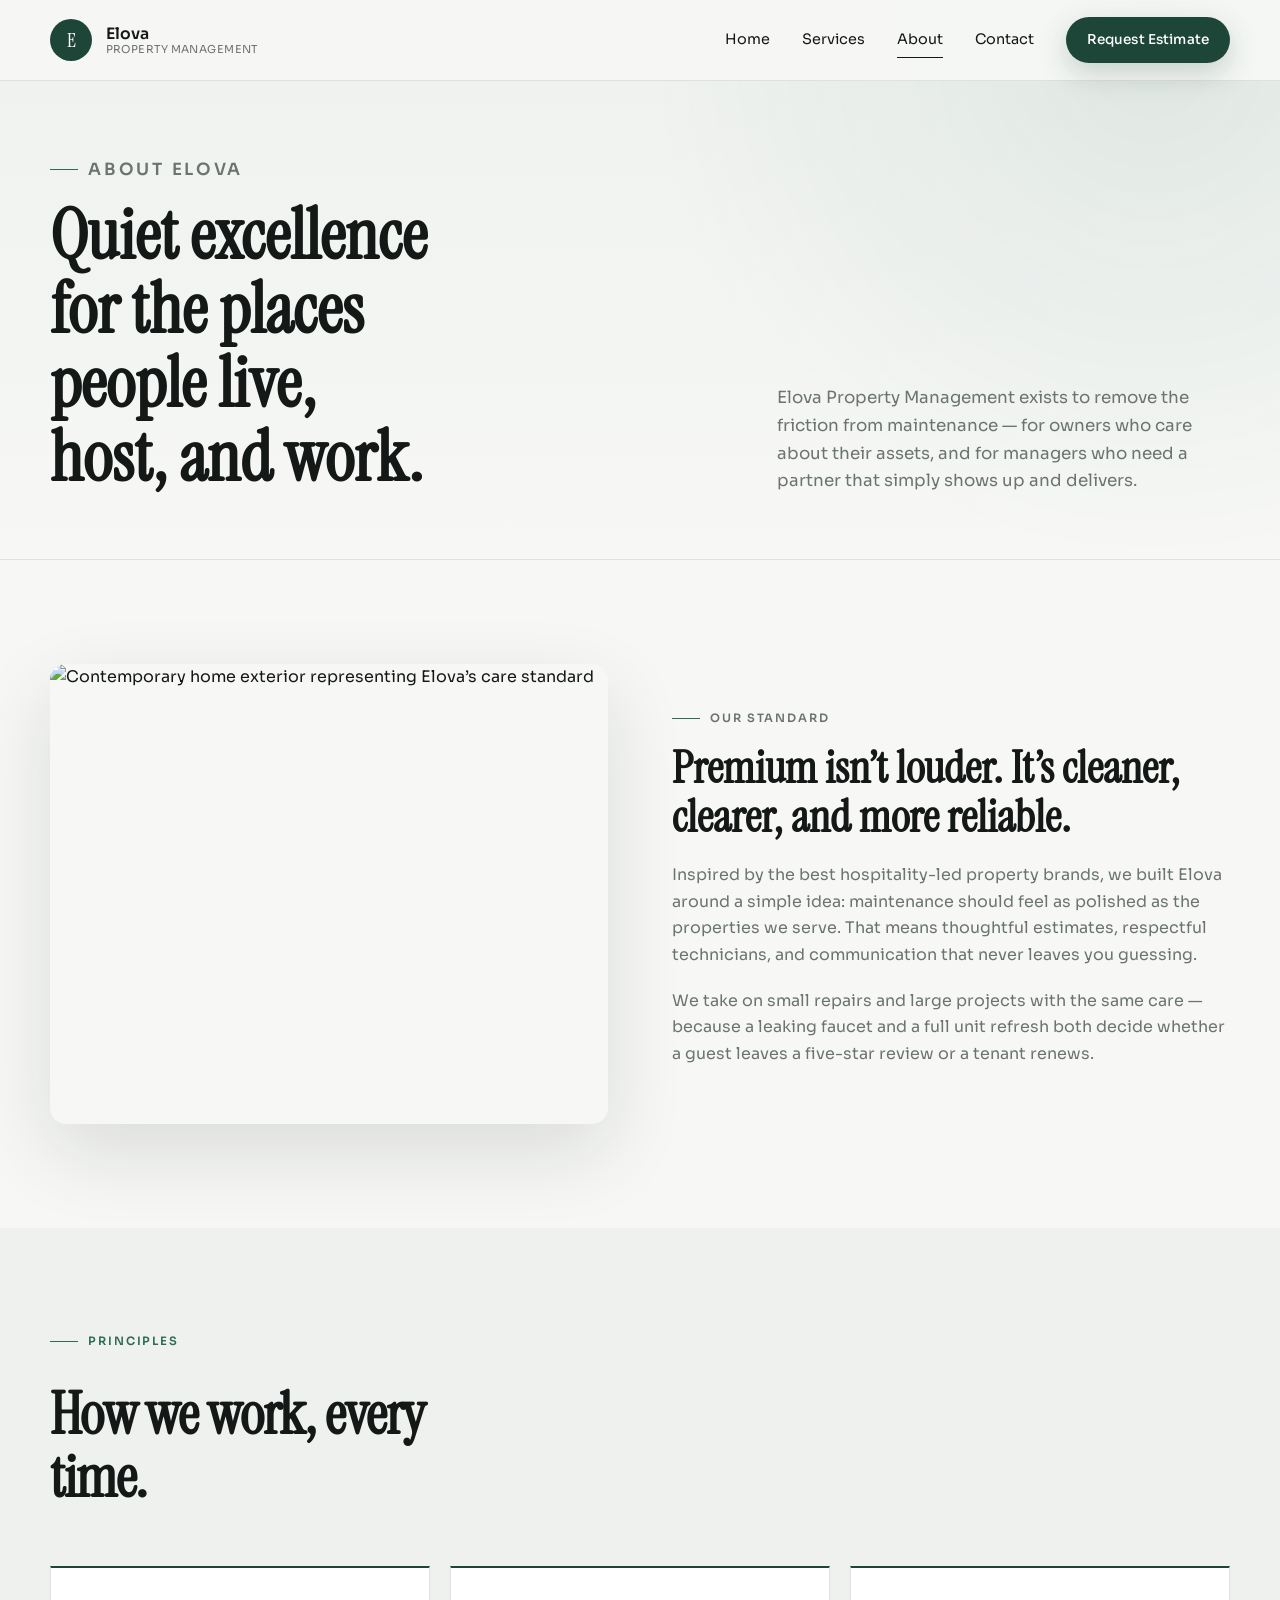
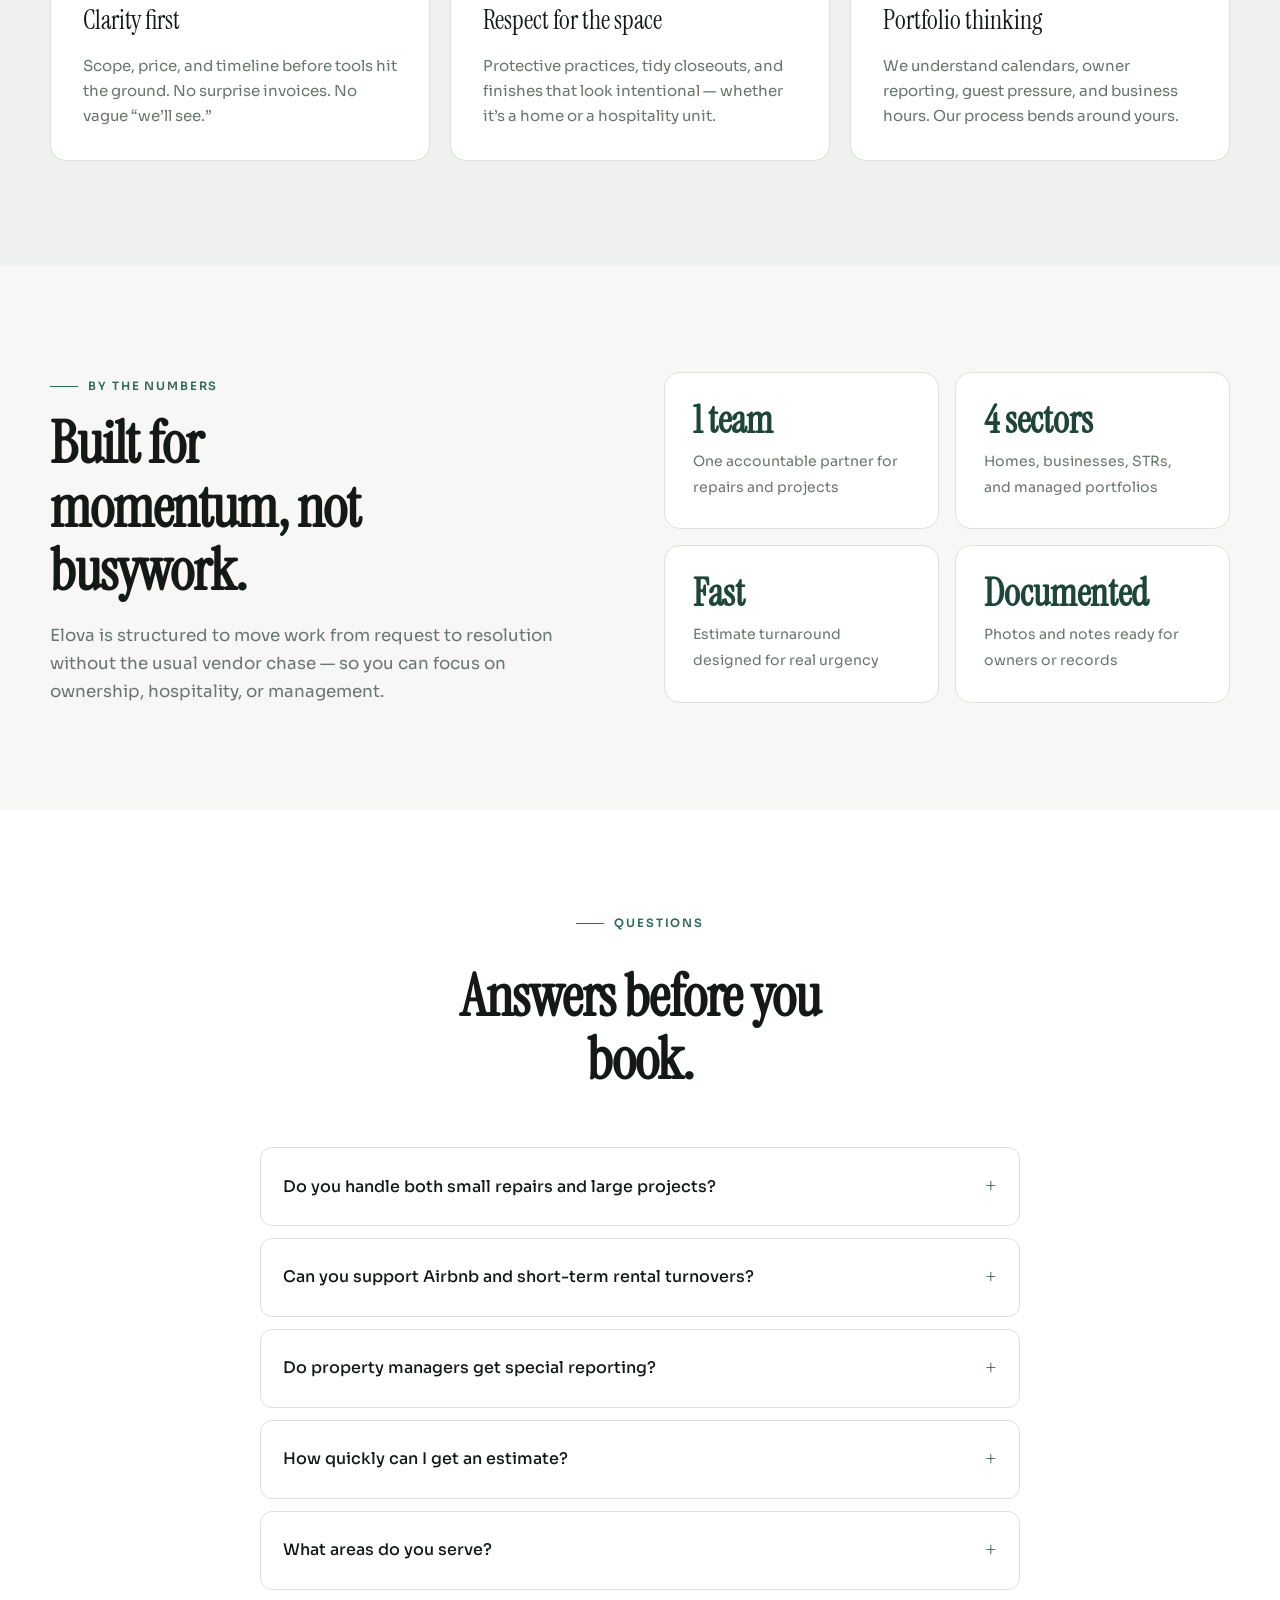
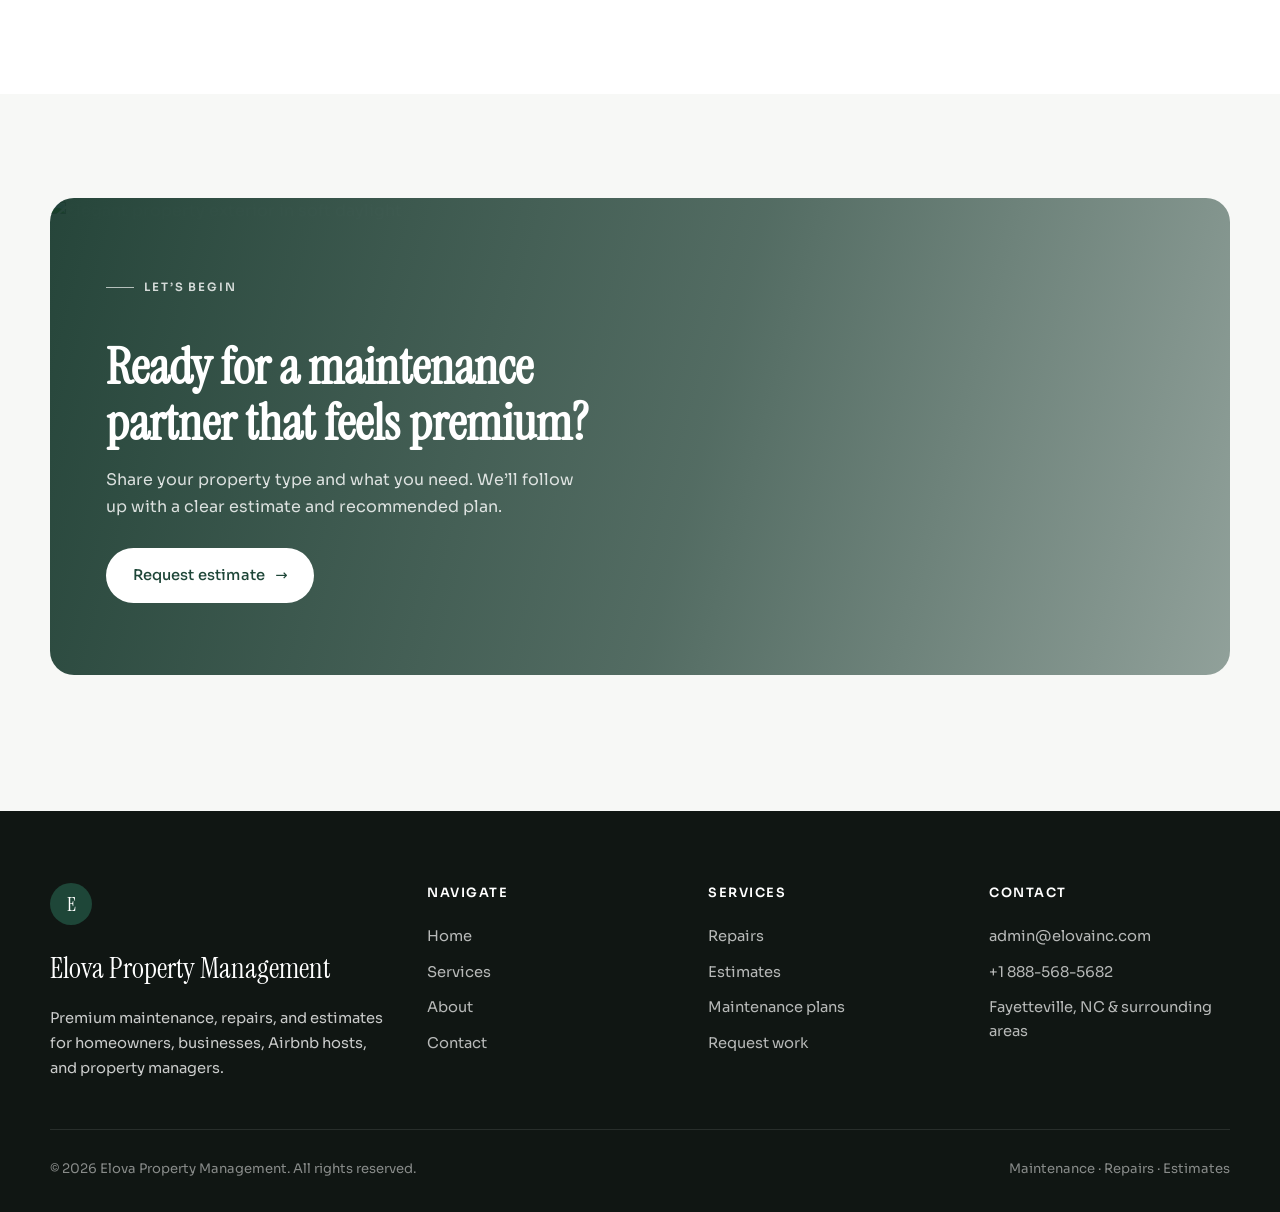
==== commit 26827522: "Update phone, email, and Fayetteville NC service area. Co-authored-by: Cursor <cursoragent@cursor.co" ====
--- a/about.html
+++ b/about.html
@@ -151,7 +151,7 @@
           </details>
           <details class="faq-item reveal">
             <summary>What areas do you serve?</summary>
-            <p>We proudly serve Richmond and surrounding communities. Multi-property portfolios in the region are welcome — tell us your locations when you request an estimate.</p>
+            <p>We proudly serve Fayetteville, NC and surrounding areas. Multi-property portfolios in the region are welcome — tell us your locations when you request an estimate.</p>
           </details>
         </div>
       </div>
@@ -196,9 +196,9 @@
         </div>
         <div class="footer-col">
           <h4>Contact</h4>
-          <a href="mailto:hello@elovaproperty.com">hello@elovaproperty.com</a>
-          <a href="tel:+18045550120">(804) 555-0120</a>
-          <a href="contact.html">Richmond & surrounding areas</a>
+          <a href="mailto:admin@elovainc.com">admin@elovainc.com</a>
+          <a href="tel:+18885685682">+1 888-568-5682</a>
+          <a href="contact.html">Fayetteville, NC & surrounding areas</a>
         </div>
       </div>
       <div class="footer-bottom">
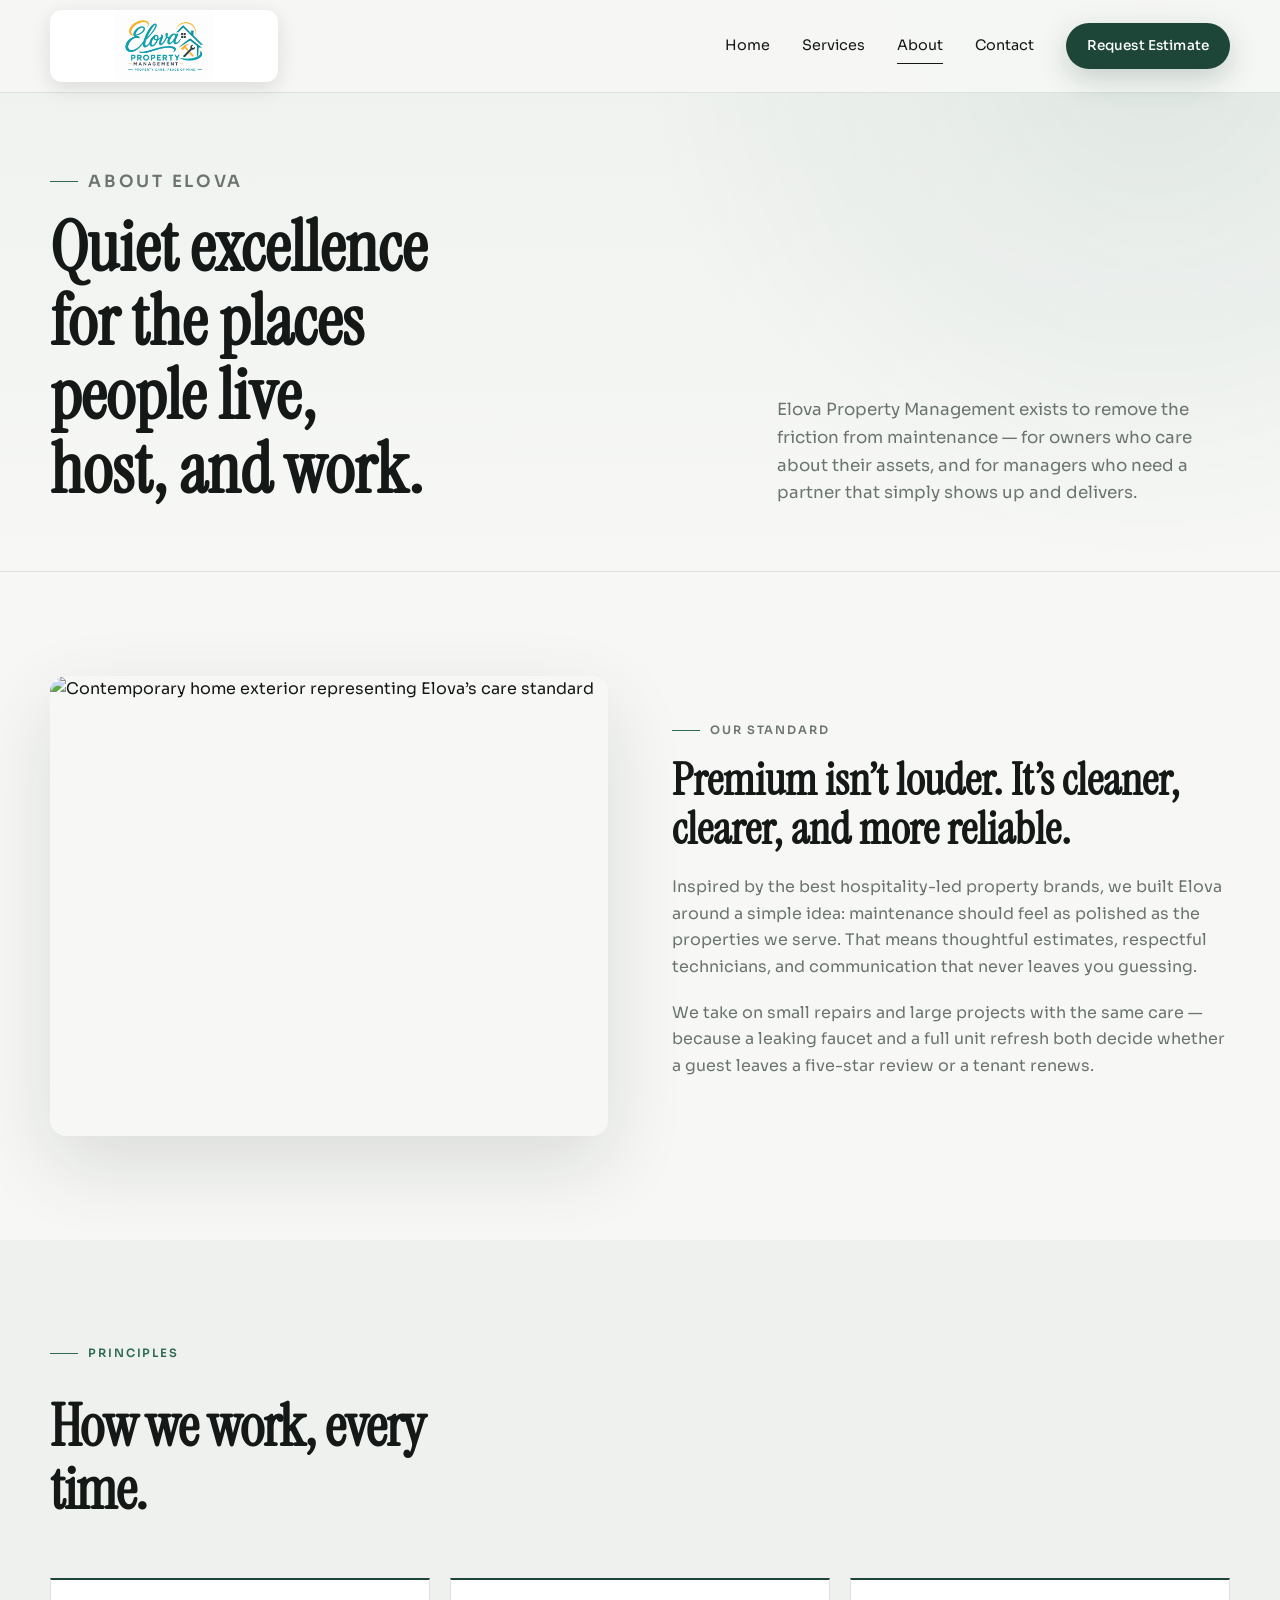
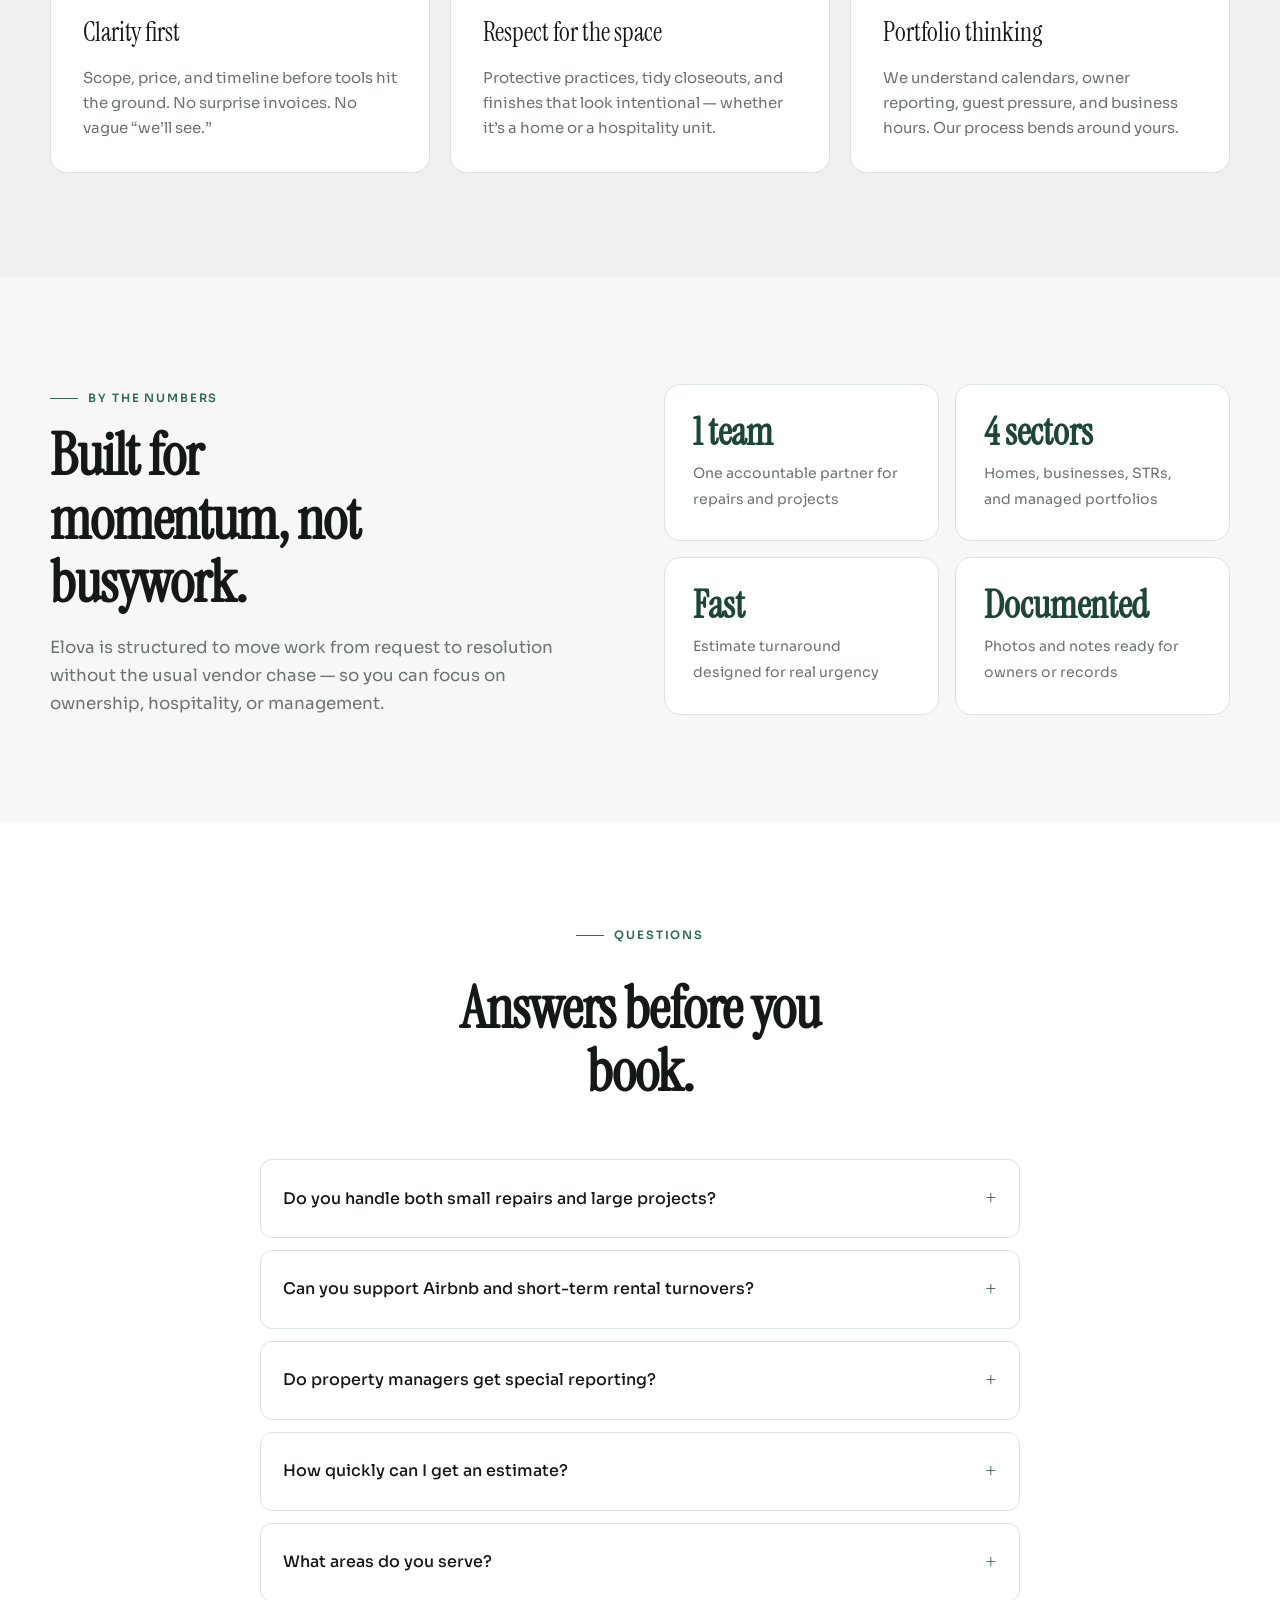
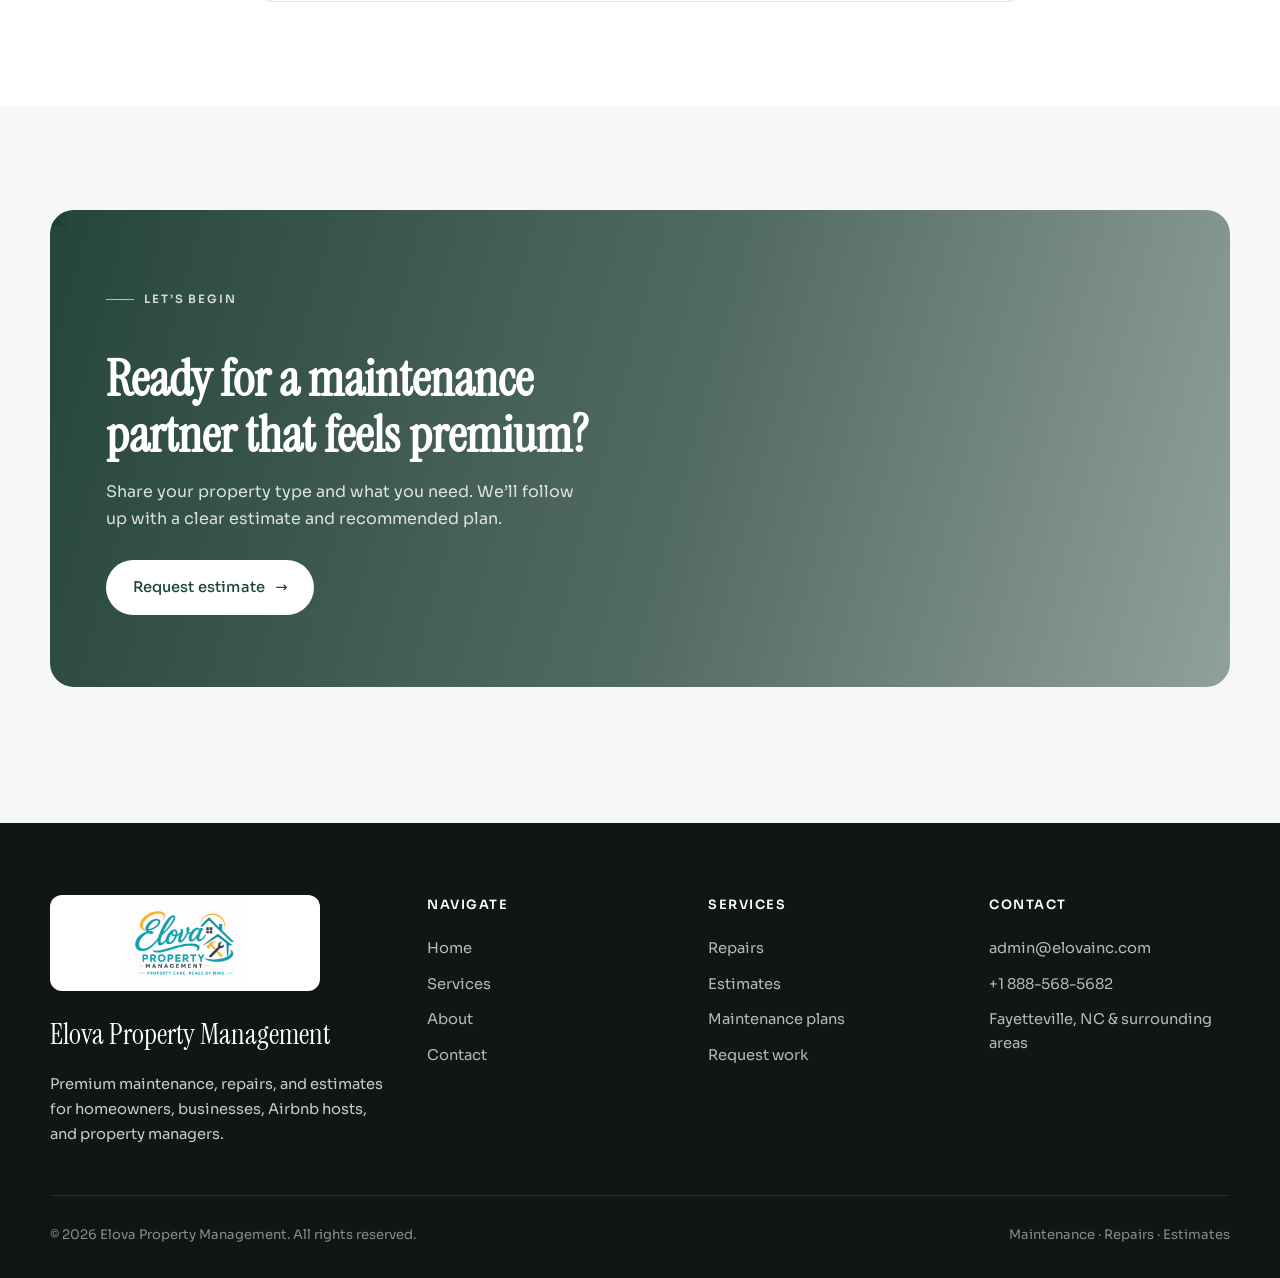
==== commit 947efab9: "Add Elova Property Management logo to nav, footer, and favicon. Co-authored-by: Cursor <cursoragent@" ====
--- a/about.html
+++ b/about.html
@@ -6,17 +6,13 @@
   <title>About | Elova Property Management</title>
   <meta name="description" content="Learn about Elova Property Management — a premium maintenance partner for homes, businesses, Airbnb listings, and property portfolios." />
   <link rel="stylesheet" href="css/styles.css" />
-  <link rel="icon" href="data:image/svg+xml,<svg xmlns='http://www.w3.org/2000/svg' viewBox='0 0 100 100'><circle cx='50' cy='50' r='50' fill='%231e4638'/><text x='50' y='64' text-anchor='middle' fill='white' font-size='48' font-family='Georgia'>E</text></svg>" />
+  <link rel="icon" href="assets/ElovaPropertyManagement.png" type="image/png" />
 </head>
 <body>
   <header class="site-header header-light" id="siteHeader">
     <div class="container nav">
       <a href="index.html" class="brand" aria-label="Elova Property Management home">
-        <span class="brand-mark">E</span>
-        <span class="brand-text">
-          <strong>Elova</strong>
-          <span>Property Management</span>
-        </span>
+        <img src="assets/ElovaPropertyManagement.png" alt="Elova Property Management" class="brand-logo" />
       </a>
 
       <button class="nav-toggle" id="navToggle" aria-label="Open menu" aria-expanded="false">
@@ -176,7 +172,7 @@
     <div class="container">
       <div class="footer-grid">
         <div class="footer-brand">
-          <span class="brand-mark">E</span>
+          <img src="assets/ElovaPropertyManagement.png" alt="Elova Property Management" class="brand-logo" />
           <h3>Elova Property Management</h3>
           <p>Premium maintenance, repairs, and estimates for homeowners, businesses, Airbnb hosts, and property managers.</p>
         </div>
--- a/css/styles.css
+++ b/css/styles.css
@@ -27,7 +27,7 @@
   --font-display: 'Instrument Serif', Georgia, serif;
   --font-body: 'Sora', system-ui, sans-serif;
   --container: 1180px;
-  --nav-h: 80px;
+  --nav-h: 92px;
   --ease: cubic-bezier(0.22, 1, 0.36, 1);
 }
 
@@ -256,6 +256,27 @@
   z-index: 1002;
 }
 
+.brand-logo {
+  display: block;
+  width: min(228px, 56vw);
+  height: auto;
+  max-height: 72px;
+  object-fit: contain;
+  background: #fff;
+  border-radius: 12px;
+  padding: 0.2rem 0.4rem;
+  box-shadow: 0 6px 20px rgba(20, 24, 22, 0.12);
+}
+
+.footer-brand .brand-logo {
+  width: min(280px, 80%);
+  max-height: 96px;
+  margin-bottom: 1.25rem;
+  box-shadow: none;
+  border-radius: 12px;
+  padding: 0.4rem 0.55rem;
+}
+
 .brand-mark {
   width: 42px;
   height: 42px;
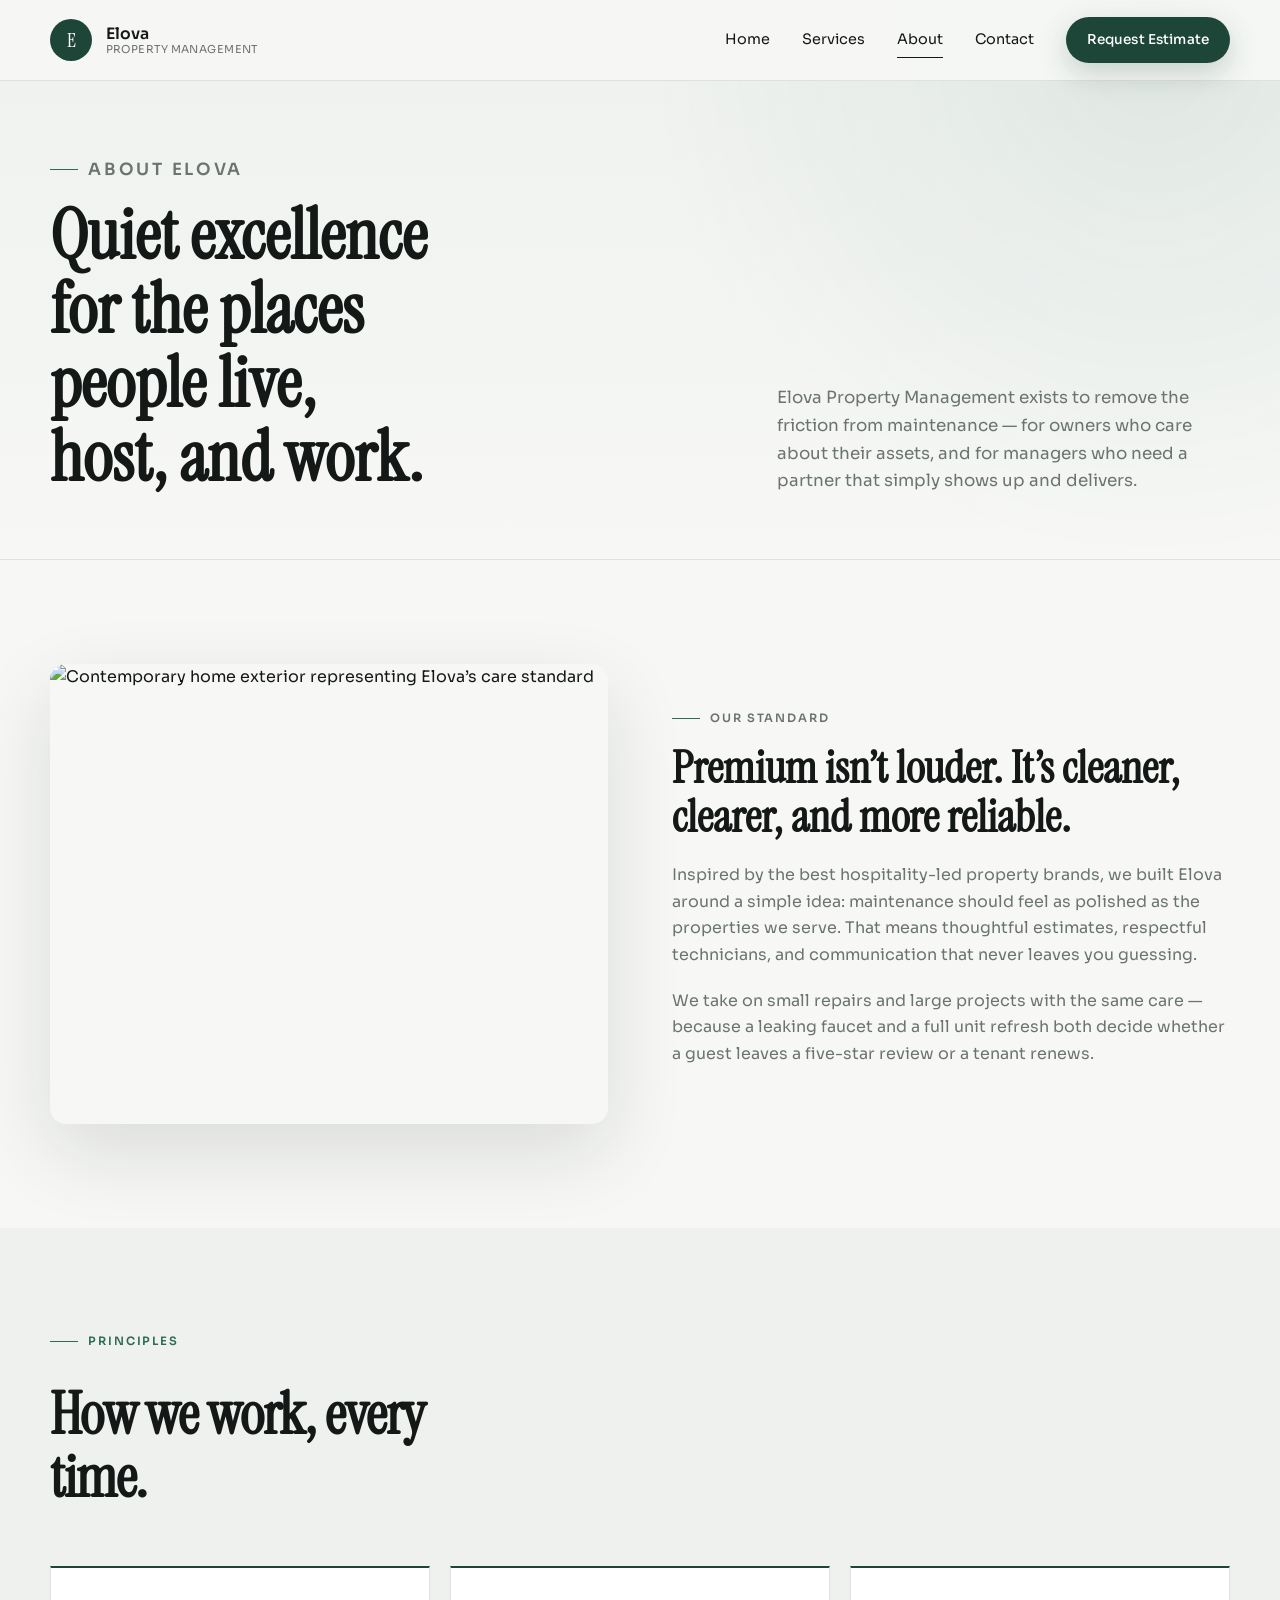
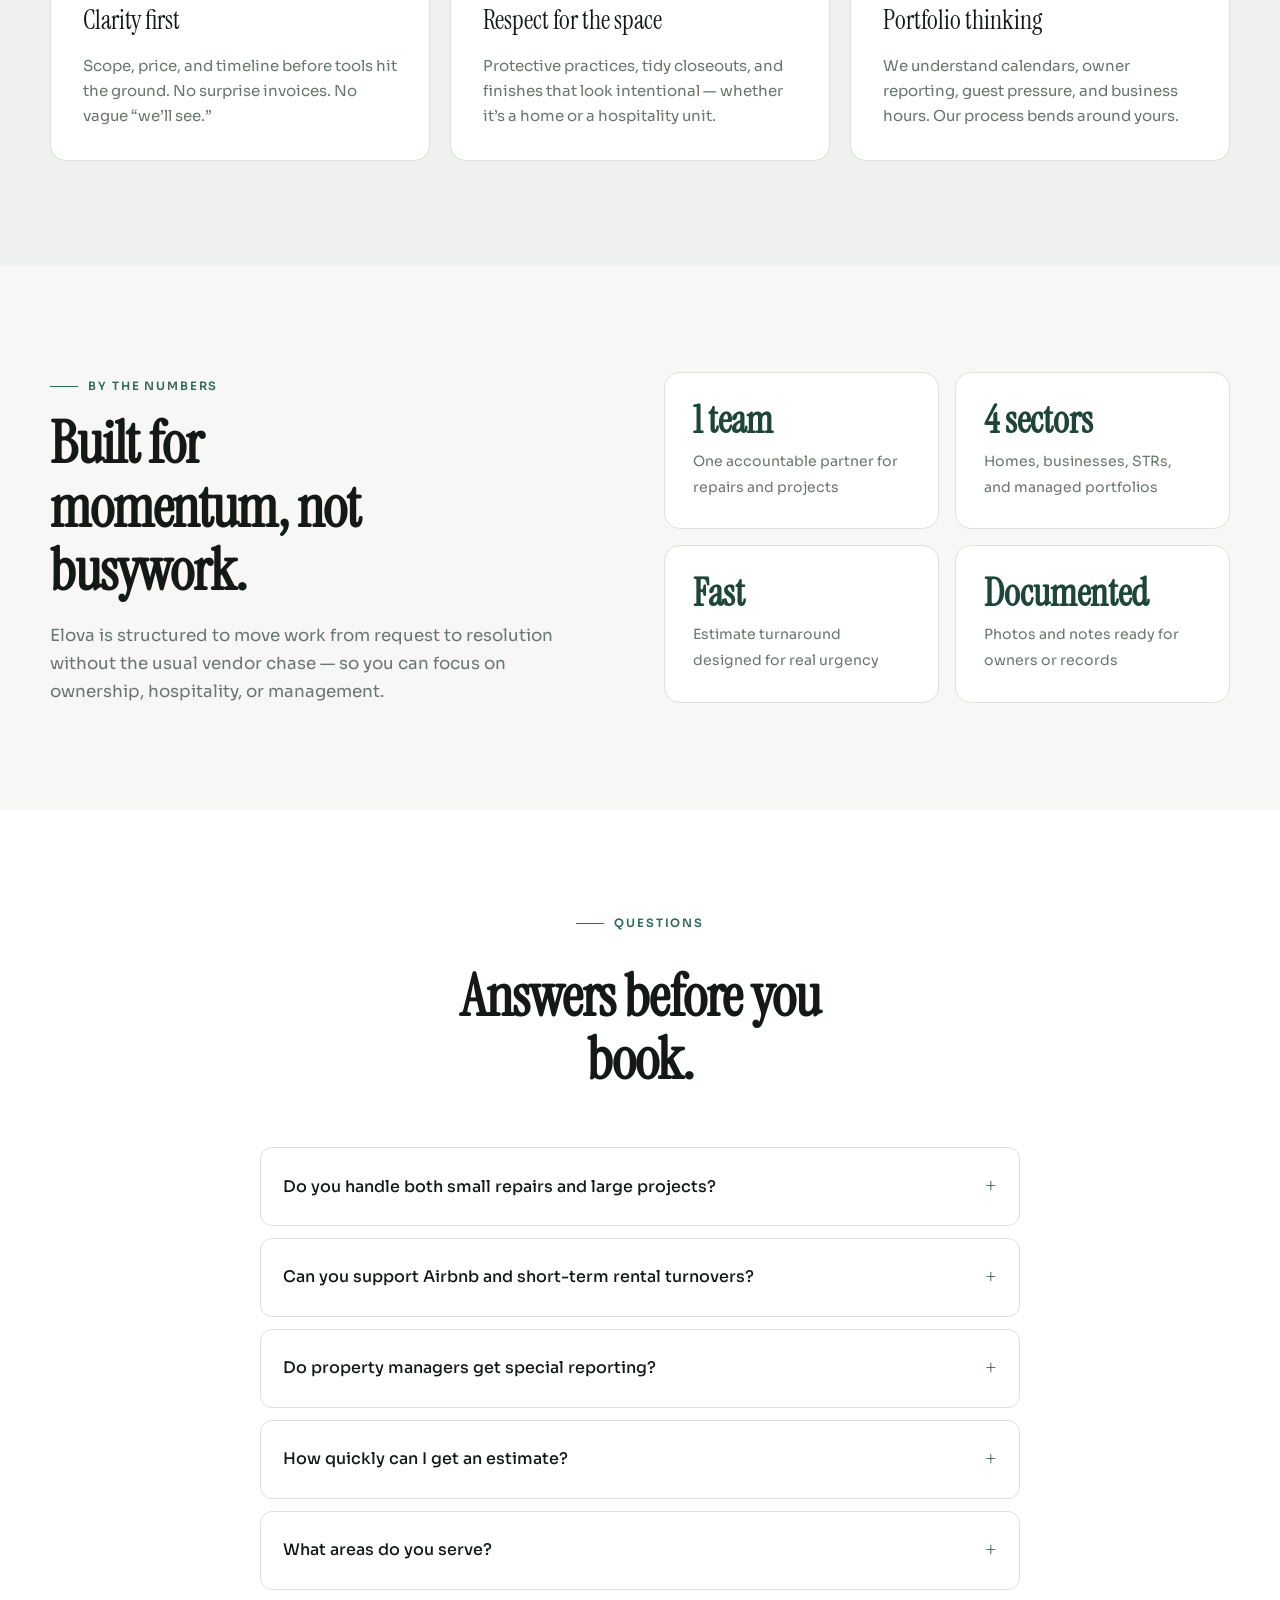
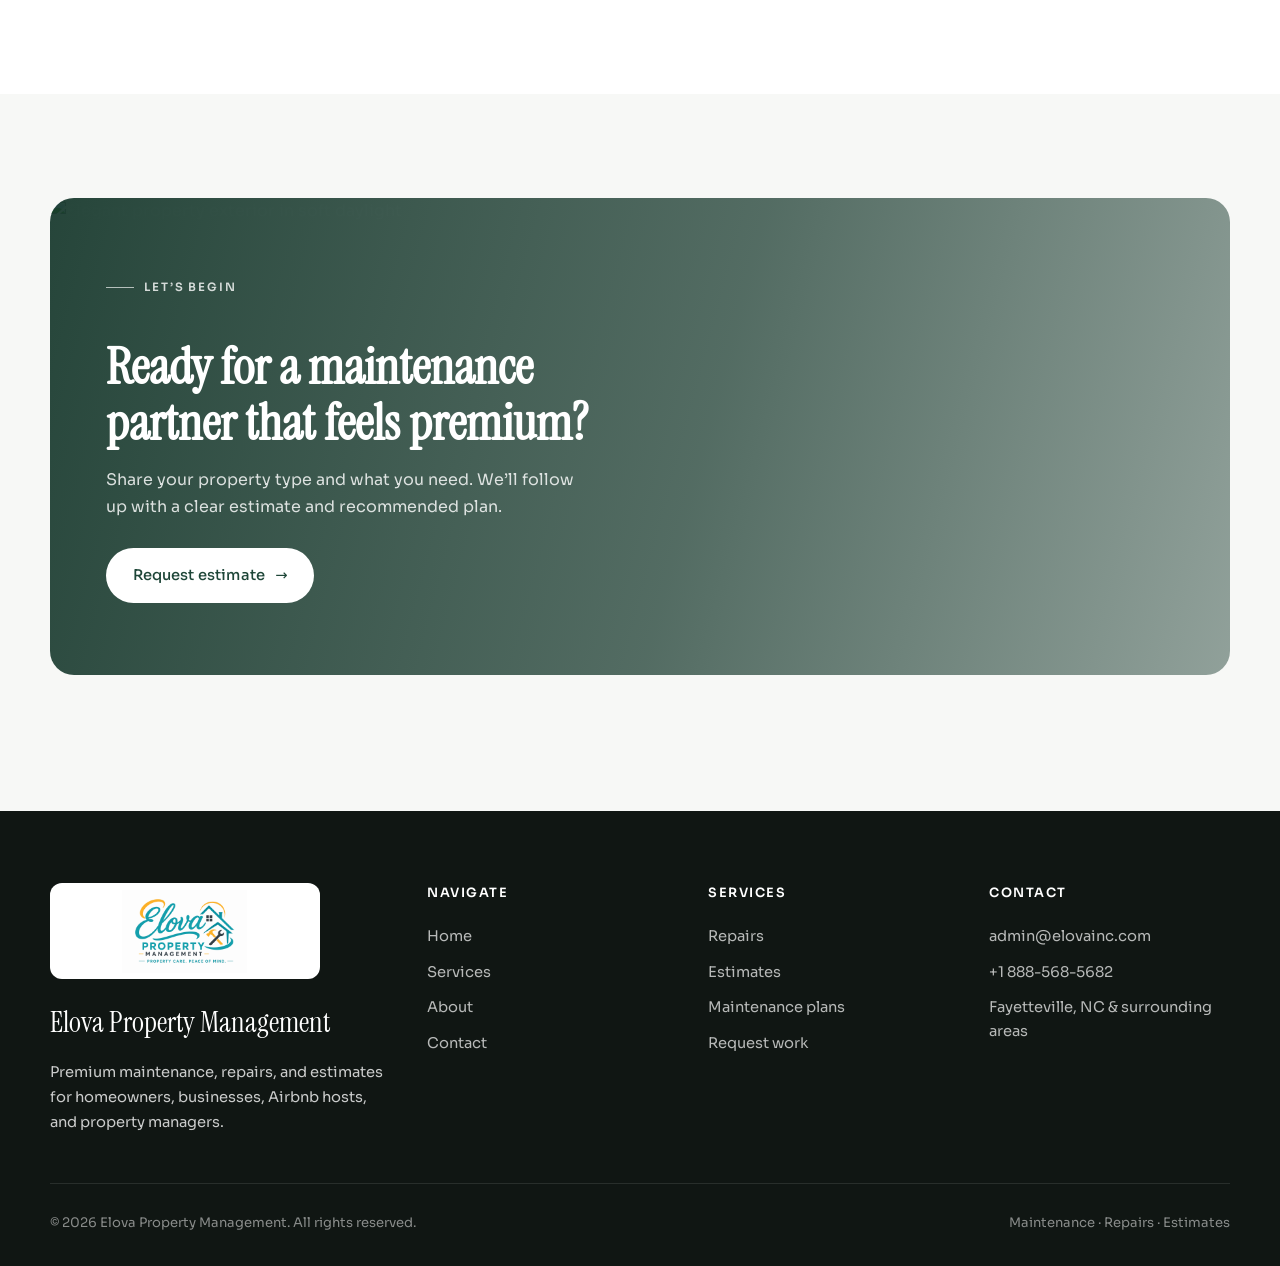
==== commit 25a7952d: "Show logo only in footer and browser tab. Co-authored-by: Cursor <cursoragent@cursor.com>" ====
--- a/about.html
+++ b/about.html
@@ -12,7 +12,11 @@
   <header class="site-header header-light" id="siteHeader">
     <div class="container nav">
       <a href="index.html" class="brand" aria-label="Elova Property Management home">
-        <img src="assets/ElovaPropertyManagement.png" alt="Elova Property Management" class="brand-logo" />
+        <span class="brand-mark">E</span>
+        <span class="brand-text">
+          <strong>Elova</strong>
+          <span>Property Management</span>
+        </span>
       </a>
 
       <button class="nav-toggle" id="navToggle" aria-label="Open menu" aria-expanded="false">
--- a/css/styles.css
+++ b/css/styles.css
@@ -27,7 +27,7 @@
   --font-display: 'Instrument Serif', Georgia, serif;
   --font-body: 'Sora', system-ui, sans-serif;
   --container: 1180px;
-  --nav-h: 92px;
+  --nav-h: 80px;
   --ease: cubic-bezier(0.22, 1, 0.36, 1);
 }
 
@@ -256,25 +256,16 @@
   z-index: 1002;
 }
 
-.brand-logo {
+.footer-brand .brand-logo {
   display: block;
-  width: min(228px, 56vw);
+  width: min(280px, 80%);
   height: auto;
-  max-height: 72px;
+  max-height: 96px;
   object-fit: contain;
   background: #fff;
   border-radius: 12px;
-  padding: 0.2rem 0.4rem;
-  box-shadow: 0 6px 20px rgba(20, 24, 22, 0.12);
-}
-
-.footer-brand .brand-logo {
-  width: min(280px, 80%);
-  max-height: 96px;
+  padding: 0.4rem 0.55rem;
   margin-bottom: 1.25rem;
-  box-shadow: none;
-  border-radius: 12px;
-  padding: 0.4rem 0.55rem;
 }
 
 .brand-mark {
